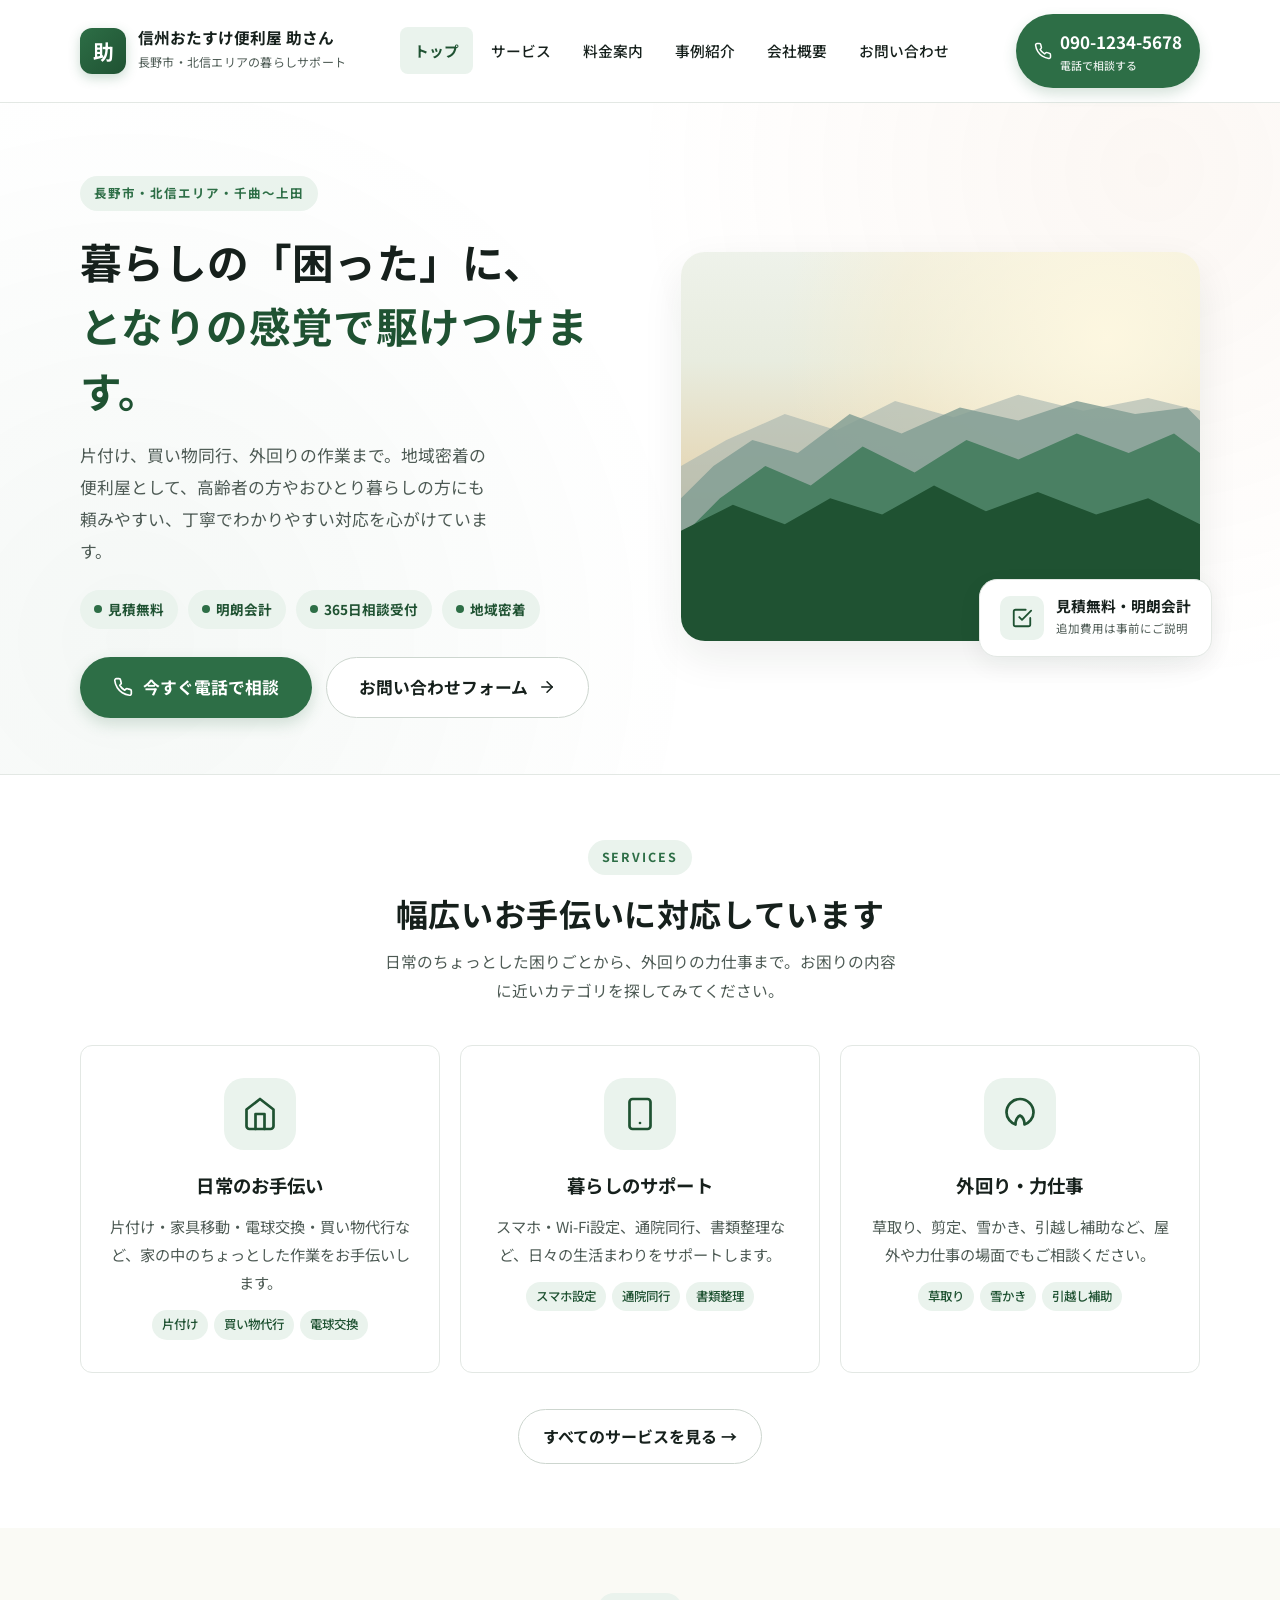
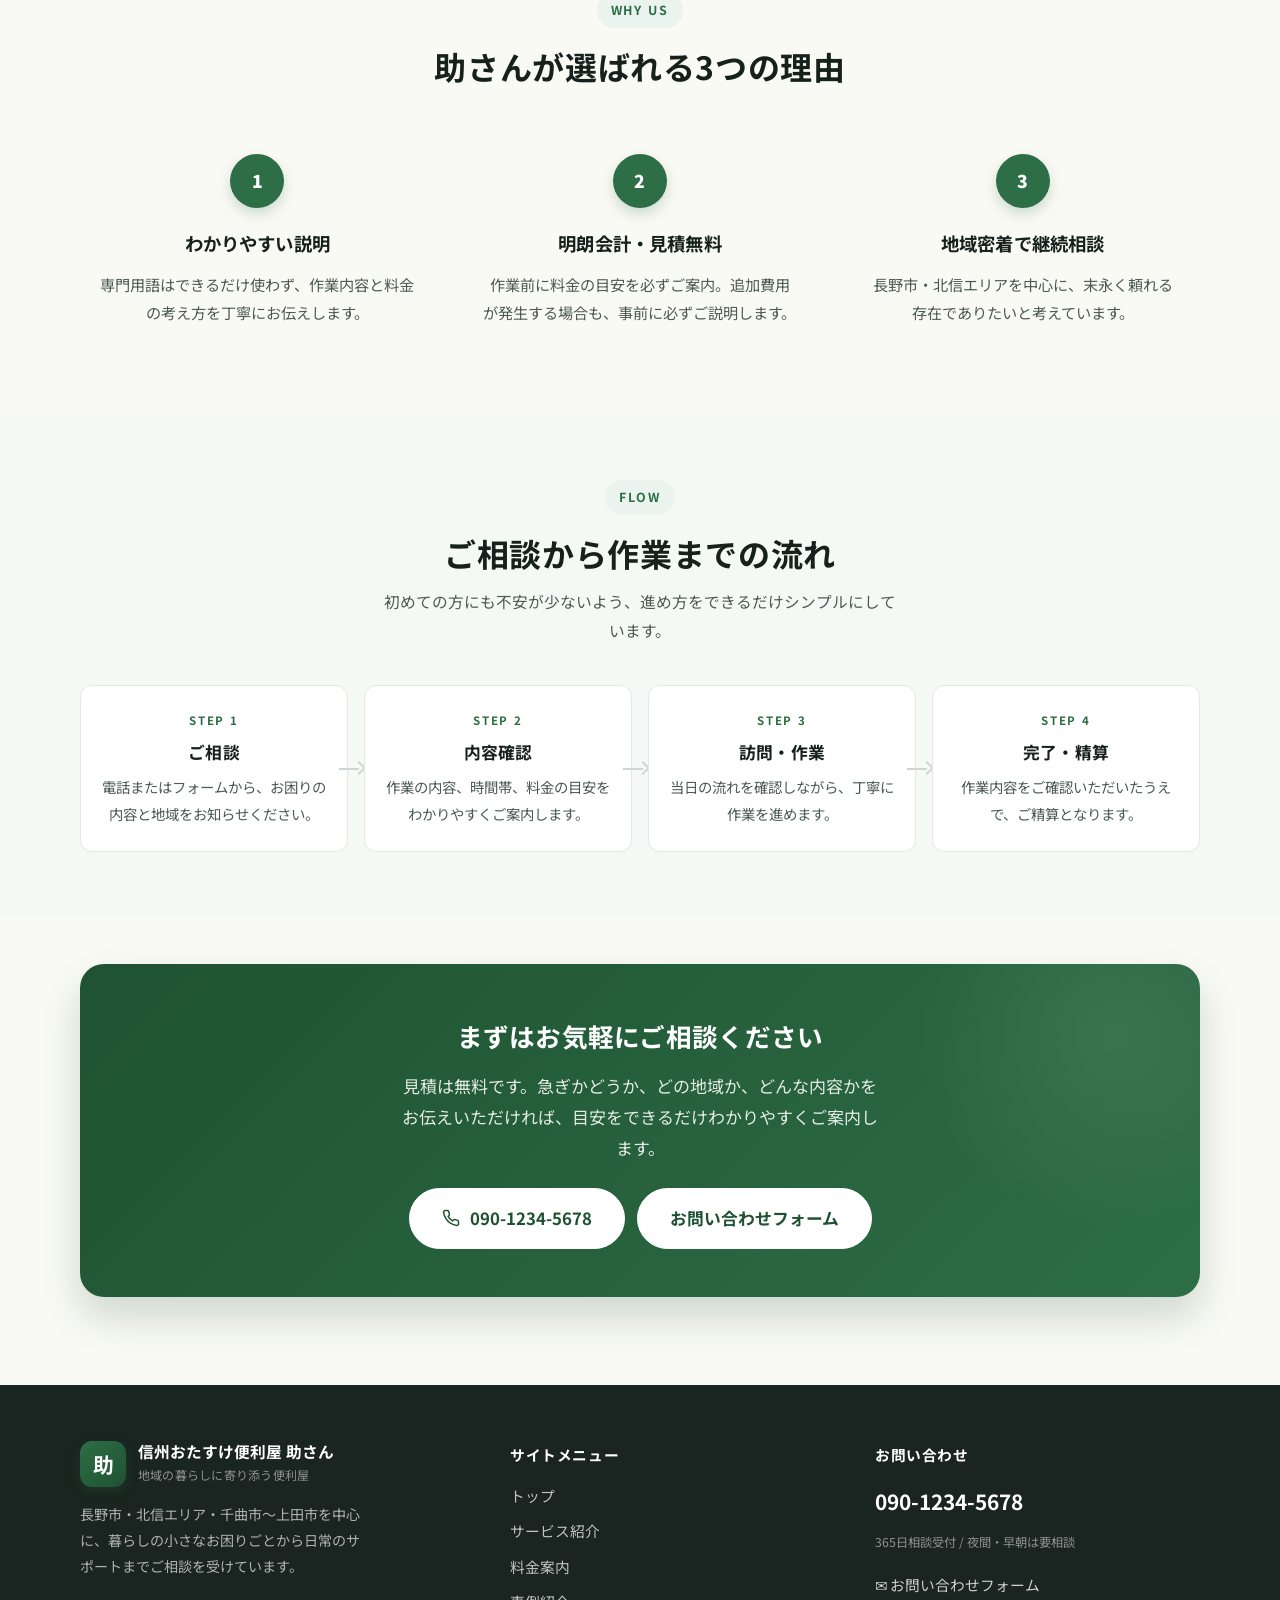
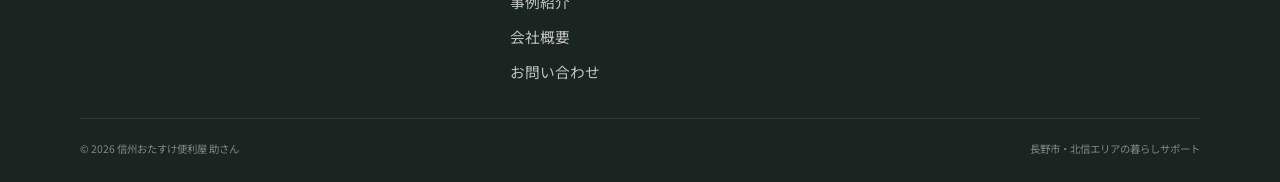
==== site/index.html @ c1c13d67 "feat: add GitHub Actions deploy workflow and contact form notice" ====
<!DOCTYPE html>
<html lang="ja">
<head>
<meta charset="utf-8">
<meta name="viewport" content="width=device-width, initial-scale=1">
<title>信州おたすけ便利屋 助さん | 長野市・北信エリアの暮らしサポート</title>
<meta name="description" content="長野市・北信エリア・千曲市〜上田市対応。暮らしの小さなお困りごとに、見積無料・明朗会計で寄り添う便利屋です。高齢者の方にもわかりやすい対応を心がけています。">
<link rel="icon" href="assets/favicon.svg" type="image/svg+xml">
<link rel="stylesheet" href="assets/css/style.css">
<link rel="stylesheet" href="assets/images/ph-v4.css">
</head>
<body class="page-bottom-pad">

<header class="site-header">
  <div class="wrap">
    <a class="brand" href="index.html" aria-label="信州おたすけ便利屋 助さん ホーム">
      <span class="brand-mark">助</span>
      <span class="brand-text">
        <strong>信州おたすけ便利屋 助さん</strong>
        <span>長野市・北信エリアの暮らしサポート</span>
      </span>
    </a>
    <button class="menu-toggle" type="button" data-menu-toggle aria-expanded="false" aria-label="メニューを開く">☰ メニュー</button>
    <nav class="site-nav" data-site-nav aria-label="主要メニュー">
      <a href="index.html" aria-current="page">トップ</a>
      <a href="services/index.html">サービス</a>
      <a href="pricing/index.html">料金案内</a>
      <a href="works/index.html">事例紹介</a>
      <a href="about/index.html">会社概要</a>
      <a href="contact/index.html">お問い合わせ</a>
    </nav>
    <a class="header-cta" href="tel:09012345678" aria-label="電話でご相談 090-1234-5678">
      <svg class="phone-icon" viewBox="0 0 24 24" fill="none" stroke="currentColor" stroke-width="2" stroke-linecap="round" stroke-linejoin="round"><path d="M22 16.92v3a2 2 0 0 1-2.18 2 19.79 19.79 0 0 1-8.63-3.07 19.5 19.5 0 0 1-6-6 19.79 19.79 0 0 1-3.07-8.67A2 2 0 0 1 4.11 2h3a2 2 0 0 1 2 1.72 12.84 12.84 0 0 0 .7 2.81 2 2 0 0 1-.45 2.11L8.09 9.91a16 16 0 0 0 6 6l1.27-1.27a2 2 0 0 1 2.11-.45 12.84 12.84 0 0 0 2.81.7A2 2 0 0 1 22 16.92z"/></svg>
      <span>
        <span>090-1234-5678</span>
        <small>電話で相談する</small>
      </span>
    </a>
  </div>
</header>

<main>

  <!-- Hero -->
  <section class="hero">
    <div class="wrap hero-grid">
      <div class="reveal">
        <span class="kicker">長野市・北信エリア・千曲〜上田</span>
        <h1>暮らしの「困った」に、<br><span class="accent-text">となりの感覚で駆けつけます。</span></h1>
        <p class="lead">片付け、買い物同行、外回りの作業まで。地域密着の便利屋として、高齢者の方やおひとり暮らしの方にも頼みやすい、丁寧でわかりやすい対応を心がけています。</p>
        <div class="hero-badges">
          <span>見積無料</span>
          <span>明朗会計</span>
          <span>365日相談受付</span>
          <span>地域密着</span>
        </div>
        <div class="hero-actions">
          <a class="btn btn-primary btn-lg" href="tel:09012345678">
            <svg width="20" height="20" viewBox="0 0 24 24" fill="none" stroke="currentColor" stroke-width="2" stroke-linecap="round" stroke-linejoin="round"><path d="M22 16.92v3a2 2 0 0 1-2.18 2 19.79 19.79 0 0 1-8.63-3.07 19.5 19.5 0 0 1-6-6 19.79 19.79 0 0 1-3.07-8.67A2 2 0 0 1 4.11 2h3a2 2 0 0 1 2 1.72 12.84 12.84 0 0 0 .7 2.81 2 2 0 0 1-.45 2.11L8.09 9.91a16 16 0 0 0 6 6l1.27-1.27a2 2 0 0 1 2.11-.45 12.84 12.84 0 0 0 2.81.7A2 2 0 0 1 22 16.92z"/></svg>
            今すぐ電話で相談
          </a>
          <a class="btn btn-outline btn-lg" href="contact/index.html">
            お問い合わせフォーム
            <svg width="18" height="18" viewBox="0 0 24 24" fill="none" stroke="currentColor" stroke-width="2" stroke-linecap="round" stroke-linejoin="round"><line x1="5" y1="12" x2="19" y2="12"/><polyline points="12 5 19 12 12 19"/></svg>
          </a>
        </div>
      </div>
      <div class="hero-visual reveal">
        <div class="hero-photo ph-hero" role="img" aria-label="信州の風景(写真差し替え予定)"></div>
        <div class="hero-stamp">
          <div class="hero-stamp-icon">
            <svg width="22" height="22" viewBox="0 0 24 24" fill="none" stroke="currentColor" stroke-width="2" stroke-linecap="round" stroke-linejoin="round"><path d="M9 11l3 3L22 4"/><path d="M21 12v7a2 2 0 0 1-2 2H5a2 2 0 0 1-2-2V5a2 2 0 0 1 2-2h11"/></svg>
          </div>
          <div class="hero-stamp-text">
            <strong>見積無料・明朗会計</strong>
            <span>追加費用は事前にご説明</span>
          </div>
        </div>
      </div>
    </div>
  </section>

  <!-- Services overview -->
  <section class="section section-white">
    <div class="wrap">
      <div class="section-title">
        <span class="kicker">SERVICES</span>
        <h2>幅広いお手伝いに対応しています</h2>
        <p>日常のちょっとした困りごとから、外回りの力仕事まで。お困りの内容に近いカテゴリを探してみてください。</p>
      </div>
      <div class="grid-3">
        <article class="svc-card reveal">
          <div class="svc-icon">
            <svg width="36" height="36" viewBox="0 0 24 24" fill="none" stroke="currentColor" stroke-width="1.8" stroke-linecap="round" stroke-linejoin="round"><path d="M3 9l9-7 9 7v11a2 2 0 0 1-2 2H5a2 2 0 0 1-2-2z"/><polyline points="9 22 9 12 15 12 15 22"/></svg>
          </div>
          <h3>日常のお手伝い</h3>
          <p>片付け・家具移動・電球交換・買い物代行など、家の中のちょっとした作業をお手伝いします。</p>
          <div class="svc-tags"><span>片付け</span><span>買い物代行</span><span>電球交換</span></div>
        </article>
        <article class="svc-card reveal">
          <div class="svc-icon">
            <svg width="36" height="36" viewBox="0 0 24 24" fill="none" stroke="currentColor" stroke-width="1.8" stroke-linecap="round" stroke-linejoin="round"><rect x="5" y="2" width="14" height="20" rx="2" ry="2"/><line x1="12" y1="18" x2="12.01" y2="18"/></svg>
          </div>
          <h3>暮らしのサポート</h3>
          <p>スマホ・Wi-Fi設定、通院同行、書類整理など、日々の生活まわりをサポートします。</p>
          <div class="svc-tags"><span>スマホ設定</span><span>通院同行</span><span>書類整理</span></div>
        </article>
        <article class="svc-card reveal">
          <div class="svc-icon">
            <svg width="36" height="36" viewBox="0 0 24 24" fill="none" stroke="currentColor" stroke-width="1.8" stroke-linecap="round" stroke-linejoin="round"><path d="M12 2a9 9 0 0 0-9 9c0 4 3 7 6 8 0-3 1-5 3-6 2 1 3 3 3 6 3-1 6-4 6-8a9 9 0 0 0-9-9z"/></svg>
          </div>
          <h3>外回り・力仕事</h3>
          <p>草取り、剪定、雪かき、引越し補助など、屋外や力仕事の場面でもご相談ください。</p>
          <div class="svc-tags"><span>草取り</span><span>雪かき</span><span>引越し補助</span></div>
        </article>
      </div>
      <div style="text-align:center; margin-top: 36px;">
        <a class="btn btn-outline" href="services/index.html">すべてのサービスを見る →</a>
      </div>
    </div>
  </section>

  <!-- Reasons -->
  <section class="section">
    <div class="wrap">
      <div class="section-title">
        <span class="kicker">WHY US</span>
        <h2>助さんが選ばれる3つの理由</h2>
      </div>
      <div class="reason-grid">
        <div class="reason-card reveal">
          <div class="reason-num">1</div>
          <h3>わかりやすい説明</h3>
          <p>専門用語はできるだけ使わず、作業内容と料金の考え方を丁寧にお伝えします。</p>
        </div>
        <div class="reason-card reveal">
          <div class="reason-num">2</div>
          <h3>明朗会計・見積無料</h3>
          <p>作業前に料金の目安を必ずご案内。追加費用が発生する場合も、事前に必ずご説明します。</p>
        </div>
        <div class="reason-card reveal">
          <div class="reason-num">3</div>
          <h3>地域密着で継続相談</h3>
          <p>長野市・北信エリアを中心に、末永く頼れる存在でありたいと考えています。</p>
        </div>
      </div>
    </div>
  </section>

  <!-- Flow -->
  <section class="section section-alt">
    <div class="wrap">
      <div class="section-title">
        <span class="kicker">FLOW</span>
        <h2>ご相談から作業までの流れ</h2>
        <p>初めての方にも不安が少ないよう、進め方をできるだけシンプルにしています。</p>
      </div>
      <div class="flow-grid">
        <div class="flow-step reveal">
          <span class="step-n">STEP 1</span>
          <h4>ご相談</h4>
          <p>電話またはフォームから、お困りの内容と地域をお知らせください。</p>
        </div>
        <div class="flow-step reveal">
          <span class="step-n">STEP 2</span>
          <h4>内容確認</h4>
          <p>作業の内容、時間帯、料金の目安をわかりやすくご案内します。</p>
        </div>
        <div class="flow-step reveal">
          <span class="step-n">STEP 3</span>
          <h4>訪問・作業</h4>
          <p>当日の流れを確認しながら、丁寧に作業を進めます。</p>
        </div>
        <div class="flow-step reveal">
          <span class="step-n">STEP 4</span>
          <h4>完了・精算</h4>
          <p>作業内容をご確認いただいたうえで、ご精算となります。</p>
        </div>
      </div>
    </div>
  </section>

  <!-- CTA band -->
  <section class="section-sm">
    <div class="wrap">
      <div class="cta-band reveal">
        <h2>まずはお気軽にご相談ください</h2>
        <p>見積は無料です。急ぎかどうか、どの地域か、どんな内容かをお伝えいただければ、目安をできるだけわかりやすくご案内します。</p>
        <div class="actions">
          <a class="btn btn-outline btn-lg" href="tel:09012345678">
            <svg width="18" height="18" viewBox="0 0 24 24" fill="none" stroke="currentColor" stroke-width="2" stroke-linecap="round" stroke-linejoin="round"><path d="M22 16.92v3a2 2 0 0 1-2.18 2 19.79 19.79 0 0 1-8.63-3.07 19.5 19.5 0 0 1-6-6 19.79 19.79 0 0 1-3.07-8.67A2 2 0 0 1 4.11 2h3a2 2 0 0 1 2 1.72 12.84 12.84 0 0 0 .7 2.81 2 2 0 0 1-.45 2.11L8.09 9.91a16 16 0 0 0 6 6l1.27-1.27a2 2 0 0 1 2.11-.45 12.84 12.84 0 0 0 2.81.7A2 2 0 0 1 22 16.92z"/></svg>
            090-1234-5678
          </a>
          <a class="btn btn-outline btn-lg" href="contact/index.html">お問い合わせフォーム</a>
        </div>
      </div>
    </div>
  </section>

</main>

<footer class="site-footer">
  <div class="wrap">
    <div class="footer-grid">
      <div>
        <a class="brand" href="index.html">
          <span class="brand-mark">助</span>
          <span class="brand-text">
            <strong>信州おたすけ便利屋 助さん</strong>
            <span>地域の暮らしに寄り添う便利屋</span>
          </span>
        </a>
        <p>長野市・北信エリア・千曲市〜上田市を中心に、暮らしの小さなお困りごとから日常のサポートまでご相談を受けています。</p>
      </div>
      <div>
        <h4>サイトメニュー</h4>
        <div class="footer-links">
          <a href="index.html">トップ</a>
          <a href="services/index.html">サービス紹介</a>
          <a href="pricing/index.html">料金案内</a>
          <a href="works/index.html">事例紹介</a>
          <a href="about/index.html">会社概要</a>
          <a href="contact/index.html">お問い合わせ</a>
        </div>
      </div>
      <div>
        <h4>お問い合わせ</h4>
        <div class="footer-contact">
          <a class="phone" href="tel:09012345678">090-1234-5678</a>
          <small>365日相談受付 / 夜間・早朝は要相談</small>
          <a href="contact/index.html" style="margin-top:8px;">✉ お問い合わせフォーム</a>
        </div>
      </div>
    </div>
    <div class="footer-bottom">
      <small>© <span data-year></span> 信州おたすけ便利屋 助さん</small>
      <small>長野市・北信エリアの暮らしサポート</small>
    </div>
  </div>
</footer>

<div class="sticky-bar" aria-label="固定お問い合わせ">
  <a class="phone" href="tel:09012345678">
    <svg width="18" height="18" viewBox="0 0 24 24" fill="none" stroke="currentColor" stroke-width="2" stroke-linecap="round" stroke-linejoin="round"><path d="M22 16.92v3a2 2 0 0 1-2.18 2 19.79 19.79 0 0 1-8.63-3.07 19.5 19.5 0 0 1-6-6 19.79 19.79 0 0 1-3.07-8.67A2 2 0 0 1 4.11 2h3a2 2 0 0 1 2 1.72 12.84 12.84 0 0 0 .7 2.81 2 2 0 0 1-.45 2.11L8.09 9.91a16 16 0 0 0 6 6l1.27-1.27a2 2 0 0 1 2.11-.45 12.84 12.84 0 0 0 2.81.7A2 2 0 0 1 22 16.92z"/></svg>
    電話する
  </a>
  <a class="form" href="contact/index.html">
    <svg width="18" height="18" viewBox="0 0 24 24" fill="none" stroke="currentColor" stroke-width="2" stroke-linecap="round" stroke-linejoin="round"><path d="M4 4h16c1.1 0 2 .9 2 2v12c0 1.1-.9 2-2 2H4c-1.1 0-2-.9-2-2V6c0-1.1.9-2 2-2z"/><polyline points="22,6 12,13 2,6"/></svg>
    フォーム
  </a>
</div>

<script src="assets/js/main.js"></script>
</body>
</html>
---- site/assets/css/style.css ----
/* ==========================================================================
   信州おたすけ便利屋 助さん  —  Hi-Fi site stylesheet
   Theme: Forest (深めのグリーン + アイボリー背景) / 高齢者配慮
   ========================================================================== */

@import url("https://fonts.googleapis.com/css2?family=Noto+Sans+JP:wght@400;500;700;900&display=swap");

:root {
  /* Core palette — Forest + ivory */
  --brand: #2d6e46;
  --brand-strong: #1f5232;
  --brand-soft: #eaf3ed;
  --brand-tint: #f4f9f5;
  --accent: #c87a3a;        /* warm orange-brown accent */
  --accent-soft: #fbf0e4;
  --ink: #16201c;
  --muted: #4d5a54;
  --muted-2: #6e7a74;
  --line: #e3e8e4;
  --line-strong: #cdd6cf;
  --bg: #fafaf5;            /* ivory-tinted white */
  --surface: #ffffff;
  --shadow-sm: 0 2px 8px rgba(22, 32, 28, 0.04);
  --shadow-md: 0 8px 24px rgba(22, 32, 28, 0.06);
  --shadow-lg: 0 16px 40px rgba(22, 32, 28, 0.08);
  --radius-sm: 8px;
  --radius-md: 12px;
  --radius-lg: 18px;
  --radius-xl: 24px;
  --content: min(1120px, calc(100vw - 40px));
}

* { box-sizing: border-box; }
*::before, *::after { box-sizing: border-box; }

html {
  scroll-behavior: smooth;
}

body {
  margin: 0;
  font-family: "Noto Sans JP", "Hiragino Sans", "Hiragino Kaku Gothic ProN",
    system-ui, sans-serif;
  color: var(--ink);
  background: var(--bg);
  line-height: 1.85;
  font-size: 16px;
  -webkit-font-smoothing: antialiased;
  text-rendering: optimizeLegibility;
}

@media (min-width: 720px) {
  body { font-size: 17px; }
}

body.menu-open { overflow: hidden; }

a { color: inherit; text-decoration: none; }
img, svg { max-width: 100%; display: block; }
button, input, textarea, select { font: inherit; color: inherit; }

/* ==========================================================================
   Layout utilities
   ========================================================================== */

.wrap {
  width: var(--content);
  margin: 0 auto;
}

.section {
  padding: 64px 0;
}

.section-sm { padding: 48px 0; }
.section-alt { background: var(--brand-tint); }
.section-white { background: var(--surface); }

.section-title {
  text-align: center;
  margin-bottom: 40px;
}
.section-title .kicker {
  display: inline-block;
  font-size: 0.78rem;
  letter-spacing: 0.16em;
  color: var(--brand);
  font-weight: 700;
  background: var(--brand-soft);
  padding: 6px 14px;
  border-radius: 999px;
  margin-bottom: 14px;
}
.section-title h2 {
  font-size: clamp(1.5rem, 3vw, 2rem);
  line-height: 1.5;
  margin: 0 0 10px;
  color: var(--ink);
  letter-spacing: 0.02em;
}
.section-title p {
  max-width: 58ch;
  margin: 0 auto;
  color: var(--muted);
  font-size: 0.98rem;
}

h1, h2, h3, h4 { font-weight: 700; letter-spacing: 0.01em; }
h1 { font-size: clamp(1.7rem, 4vw, 2.4rem); line-height: 1.55; margin: 0; }
h2 { margin: 0; }
h3 { font-size: 1.05rem; margin: 0; }
p  { margin: 0; }

.lead {
  font-size: 1.02rem;
  line-height: 1.9;
  color: var(--muted);
}

.kicker {
  display: inline-block;
  font-size: 0.78rem;
  letter-spacing: 0.16em;
  color: var(--brand);
  font-weight: 700;
  background: var(--brand-soft);
  padding: 6px 14px;
  border-radius: 999px;
}

/* ==========================================================================
   Buttons
   ========================================================================== */

.btn {
  display: inline-flex;
  align-items: center;
  justify-content: center;
  gap: 10px;
  min-height: 52px;
  padding: 12px 24px;
  border-radius: 999px;
  font-weight: 700;
  font-size: 1rem;
  border: 1.5px solid transparent;
  cursor: pointer;
  text-decoration: none;
  transition: transform 160ms ease, background-color 160ms ease, box-shadow 160ms ease;
  white-space: nowrap;
}
.btn:hover { transform: translateY(-1px); }
.btn:active { transform: translateY(0); }

.btn-primary {
  background: var(--brand);
  color: #fff;
  box-shadow: 0 6px 16px rgba(45, 110, 70, 0.2);
}
.btn-primary:hover { background: var(--brand-strong); }

.btn-outline {
  background: var(--surface);
  color: var(--ink);
  border-color: var(--line-strong);
}
.btn-outline:hover {
  border-color: var(--brand);
  color: var(--brand-strong);
}

.btn-ghost {
  background: transparent;
  color: var(--brand-strong);
}
.btn-ghost:hover { background: var(--brand-soft); }

.btn-lg { min-height: 60px; padding: 14px 32px; font-size: 1.05rem; }

/* ==========================================================================
   Header
   ========================================================================== */

.site-header {
  position: sticky;
  top: 0;
  z-index: 30;
  background: rgba(255, 255, 255, 0.94);
  backdrop-filter: blur(12px);
  border-bottom: 1px solid var(--line);
}
.site-header .wrap {
  display: flex;
  align-items: center;
  justify-content: space-between;
  padding: 14px 0;
  gap: 20px;
}

.brand {
  display: inline-flex;
  align-items: center;
  gap: 12px;
}
.brand-mark {
  width: 46px;
  height: 46px;
  border-radius: 12px;
  background: linear-gradient(135deg, var(--brand) 0%, var(--brand-strong) 100%);
  color: #fff;
  display: grid;
  place-items: center;
  font-family: "Noto Sans JP", sans-serif;
  font-weight: 700;
  font-size: 1.3rem;
  box-shadow: 0 4px 12px rgba(45, 110, 70, 0.25);
}
.brand-text strong {
  display: block;
  font-size: 0.98rem;
  line-height: 1.3;
  color: var(--ink);
}
.brand-text span {
  display: block;
  font-size: 0.75rem;
  color: var(--muted);
  letter-spacing: 0.02em;
  margin-top: 2px;
}

.menu-toggle {
  display: none;
  border: 0;
  background: var(--brand-soft);
  color: var(--brand-strong);
  border-radius: 10px;
  padding: 10px 14px;
  font-weight: 700;
  cursor: pointer;
}

.site-nav {
  display: flex;
  align-items: center;
  gap: 4px;
  font-size: 0.92rem;
}
.site-nav a {
  padding: 10px 14px;
  color: var(--ink);
  border-radius: 8px;
  white-space: nowrap;
  font-weight: 500;
}
.site-nav a:hover {
  background: var(--brand-soft);
  color: var(--brand-strong);
}
.site-nav a[aria-current="page"] {
  color: var(--brand-strong);
  font-weight: 700;
  background: var(--brand-soft);
}

.header-cta {
  display: inline-flex;
  align-items: center;
  gap: 8px;
  padding: 12px 18px;
  border-radius: 999px;
  background: var(--brand);
  color: #fff;
  font-weight: 700;
  box-shadow: 0 6px 14px rgba(45, 110, 70, 0.2);
  transition: background-color 160ms ease;
  white-space: nowrap;
  flex-shrink: 0;
}
.header-cta > span { white-space: nowrap; }
.header-cta:hover { background: var(--brand-strong); }
.header-cta small {
  display: block;
  font-size: 0.68rem;
  font-weight: 500;
  opacity: 0.88;
  margin-top: -2px;
}
.header-cta .phone-icon {
  width: 18px; height: 18px;
  flex-shrink: 0;
}

/* ==========================================================================
   Hero (home)
   ========================================================================== */

.hero {
  padding: 72px 0 56px;
  background:
    radial-gradient(circle at 90% 10%, rgba(200, 122, 58, 0.06), transparent 40%),
    radial-gradient(circle at 10% 80%, rgba(45, 110, 70, 0.05), transparent 45%),
    var(--surface);
  border-bottom: 1px solid var(--line);
  position: relative;
  overflow: hidden;
}
.hero-grid {
  display: grid;
  grid-template-columns: 1.05fr 1fr;
  gap: 56px;
  align-items: center;
}
.hero .kicker { margin-bottom: 18px; }
.hero h1 {
  font-size: clamp(1.75rem, 4vw, 2.6rem);
  line-height: 1.55;
  margin: 0 0 18px;
  color: var(--ink);
}
.hero h1 .accent-text { color: var(--brand-strong); }
.hero .lead {
  font-size: 1.05rem;
  color: var(--muted);
  max-width: 46ch;
}

.hero-badges {
  display: flex;
  gap: 10px;
  flex-wrap: wrap;
  margin-top: 22px;
}
.hero-badges span {
  background: var(--brand-soft);
  color: var(--brand-strong);
  font-size: 0.85rem;
  font-weight: 700;
  padding: 7px 14px;
  border-radius: 999px;
  display: inline-flex;
  align-items: center;
  gap: 6px;
}
.hero-badges span::before {
  content: "";
  width: 8px;
  height: 8px;
  background: var(--brand);
  border-radius: 50%;
}

.hero-actions {
  display: flex;
  gap: 14px;
  flex-wrap: wrap;
  margin-top: 28px;
}

/* Hero visual — photo + decorative cards */
.hero-visual {
  position: relative;
  aspect-ratio: 4/3;
}
.hero-photo {
  position: absolute;
  inset: 0;
  border-radius: var(--radius-xl);
  overflow: hidden;
  box-shadow: var(--shadow-lg);
  background: var(--brand-soft);
}
.hero-photo img {
  width: 100%;
  height: 100%;
  object-fit: cover;
}
.hero-stamp {
  position: absolute;
  right: -12px;
  bottom: -16px;
  background: var(--surface);
  border-radius: var(--radius-lg);
  padding: 16px 20px;
  box-shadow: var(--shadow-md);
  display: flex;
  align-items: center;
  gap: 12px;
  max-width: 240px;
  border: 1px solid var(--line);
}
.hero-stamp-icon {
  width: 44px;
  height: 44px;
  border-radius: 10px;
  background: var(--brand-soft);
  color: var(--brand-strong);
  display: grid;
  place-items: center;
  flex-shrink: 0;
}
.hero-stamp-text strong {
  display: block;
  font-size: 0.92rem;
  line-height: 1.4;
  color: var(--ink);
}
.hero-stamp-text span {
  display: block;
  font-size: 0.72rem;
  color: var(--muted);
  margin-top: 2px;
}

/* ==========================================================================
   Page hero (sub-pages)
   ========================================================================== */

.page-hero {
  padding: 56px 0 40px;
  background:
    radial-gradient(circle at 90% 20%, rgba(200, 122, 58, 0.05), transparent 40%),
    var(--brand-tint);
  border-bottom: 1px solid var(--line);
}
.page-hero .kicker { margin-bottom: 14px; }
.page-hero h1 {
  font-size: clamp(1.5rem, 3.5vw, 2.1rem);
  line-height: 1.55;
  margin-bottom: 12px;
}
.page-hero p {
  max-width: 60ch;
  color: var(--muted);
}
.breadcrumbs {
  font-size: 0.82rem;
  color: var(--muted-2);
  margin-bottom: 14px;
  display: flex;
  gap: 8px;
  align-items: center;
}
.breadcrumbs a:hover { color: var(--brand-strong); }
.breadcrumbs .sep { opacity: 0.5; }

/* ==========================================================================
   Cards & grids
   ========================================================================== */

.card {
  background: var(--surface);
  border: 1px solid var(--line);
  border-radius: var(--radius-md);
  padding: 24px;
  transition: border-color 160ms ease, transform 160ms ease, box-shadow 160ms ease;
}
.card:hover {
  border-color: var(--line-strong);
  box-shadow: var(--shadow-sm);
}

.card h3 {
  font-size: 1.1rem;
  margin-bottom: 10px;
  color: var(--ink);
}
.card p {
  color: var(--muted);
  font-size: 0.95rem;
  line-height: 1.8;
}

.grid-2 { display: grid; grid-template-columns: repeat(2, 1fr); gap: 20px; }
.grid-3 { display: grid; grid-template-columns: repeat(3, 1fr); gap: 20px; }
.grid-4 { display: grid; grid-template-columns: repeat(4, 1fr); gap: 16px; }

/* Service category cards (home + services) */
.svc-card {
  background: var(--surface);
  border: 1px solid var(--line);
  border-radius: var(--radius-md);
  padding: 32px 26px;
  text-align: center;
  position: relative;
  transition: transform 160ms ease, box-shadow 160ms ease, border-color 160ms ease;
}
.svc-card:hover {
  transform: translateY(-3px);
  box-shadow: var(--shadow-md);
  border-color: var(--brand-soft);
}
.svc-card .svc-icon {
  width: 72px;
  height: 72px;
  margin: 0 auto 18px;
  border-radius: 20px;
  background: var(--brand-soft);
  color: var(--brand-strong);
  display: grid;
  place-items: center;
}
.svc-card h3 {
  font-size: 1.15rem;
  margin-bottom: 10px;
}
.svc-card p { color: var(--muted); font-size: 0.95rem; }
.svc-card .svc-tags {
  display: flex;
  flex-wrap: wrap;
  gap: 6px;
  justify-content: center;
  margin-top: 14px;
}
.svc-card .svc-tags span {
  font-size: 0.78rem;
  color: var(--brand-strong);
  background: var(--brand-soft);
  padding: 3px 10px;
  border-radius: 999px;
  font-weight: 500;
}

/* Reasons */
.reason-grid {
  display: grid;
  grid-template-columns: repeat(3, 1fr);
  gap: 28px;
}
.reason-card {
  text-align: center;
  padding: 24px 20px;
}
.reason-num {
  display: inline-grid;
  place-items: center;
  width: 54px;
  height: 54px;
  border-radius: 50%;
  background: var(--brand);
  color: #fff;
  font-weight: 900;
  font-size: 1.1rem;
  font-family: "Noto Sans JP", sans-serif;
  margin-bottom: 18px;
  box-shadow: 0 6px 14px rgba(45, 110, 70, 0.22);
}
.reason-card h3 { font-size: 1.15rem; margin-bottom: 10px; }
.reason-card p { color: var(--muted); font-size: 0.95rem; }

/* Flow (steps) */
.flow-grid {
  display: grid;
  grid-template-columns: repeat(4, 1fr);
  gap: 16px;
  position: relative;
}
.flow-step {
  background: var(--surface);
  border: 1px solid var(--line);
  border-radius: var(--radius-md);
  padding: 24px 20px;
  text-align: center;
  position: relative;
}
.flow-step::after {
  content: "";
  position: absolute;
  top: 50%;
  right: -12px;
  width: 20px;
  height: 2px;
  background: var(--line-strong);
  z-index: 1;
}
.flow-step::before {
  content: "";
  position: absolute;
  top: calc(50% - 5px);
  right: -17px;
  width: 10px;
  height: 10px;
  border-top: 2px solid var(--line-strong);
  border-right: 2px solid var(--line-strong);
  transform: rotate(45deg);
  z-index: 1;
}
.flow-grid .flow-step:last-child::after,
.flow-grid .flow-step:last-child::before { display: none; }

.step-n {
  display: block;
  font-size: 0.72rem;
  letter-spacing: 0.16em;
  color: var(--brand);
  font-weight: 700;
  margin-bottom: 6px;
}
.flow-step h4 {
  font-size: 1.05rem;
  margin: 0 0 6px;
  color: var(--ink);
}
.flow-step p { font-size: 0.9rem; color: var(--muted); }

/* ==========================================================================
   CTA band
   ========================================================================== */

.cta-band {
  background: linear-gradient(135deg, var(--brand-strong) 0%, var(--brand) 100%);
  color: #fff;
  border-radius: var(--radius-xl);
  padding: 48px 40px;
  text-align: center;
  position: relative;
  overflow: hidden;
  box-shadow: 0 20px 40px rgba(31, 82, 50, 0.2);
}
.cta-band::before {
  content: "";
  position: absolute;
  top: -40%;
  right: -10%;
  width: 400px;
  height: 400px;
  border-radius: 50%;
  background: radial-gradient(circle, rgba(255,255,255,0.08), transparent 70%);
  pointer-events: none;
}
.cta-band h2 {
  font-size: clamp(1.25rem, 2.4vw, 1.6rem);
  color: #fff;
  margin: 0 0 10px;
}
.cta-band p {
  color: rgba(255, 255, 255, 0.88);
  margin: 0 0 24px;
  max-width: 54ch;
  margin-left: auto;
  margin-right: auto;
}
.cta-band .actions {
  display: flex;
  gap: 12px;
  justify-content: center;
  flex-wrap: wrap;
  position: relative;
}
.cta-band .btn-outline {
  background: #fff;
  color: var(--brand-strong);
  border-color: #fff;
}
.cta-band .btn-outline:hover { background: var(--brand-soft); }

/* ==========================================================================
   Services page
   ========================================================================== */

.svc-cat {
  background: var(--surface);
  border: 1px solid var(--line);
  border-radius: var(--radius-lg);
  padding: 30px;
  margin-bottom: 22px;
}
.svc-cat-head {
  display: flex;
  align-items: center;
  gap: 16px;
  padding-bottom: 20px;
  margin-bottom: 20px;
  border-bottom: 1px solid var(--line);
}
.svc-cat-head .svc-icon {
  width: 56px;
  height: 56px;
  border-radius: 14px;
  background: var(--brand-soft);
  color: var(--brand-strong);
  display: grid;
  place-items: center;
  flex-shrink: 0;
}
.svc-cat-head h2 {
  font-size: 1.2rem;
  margin: 0 0 4px;
}
.svc-cat-head p {
  font-size: 0.92rem;
  color: var(--muted);
}
.svc-cat-head .svc-price {
  margin-left: auto;
  font-family: "Noto Sans JP", sans-serif;
  color: var(--brand-strong);
  font-weight: 700;
  font-size: 0.98rem;
  white-space: nowrap;
}
.svc-items {
  display: grid;
  grid-template-columns: repeat(3, 1fr);
  gap: 10px 24px;
}
.svc-item {
  display: flex;
  gap: 10px;
  align-items: center;
  padding: 10px 0;
  font-size: 0.95rem;
  color: var(--ink);
  border-bottom: 1px dashed var(--line);
}
.svc-item::before {
  content: "";
  width: 20px;
  height: 20px;
  flex-shrink: 0;
  background-image: url("data:image/svg+xml;utf8,<svg xmlns='http://www.w3.org/2000/svg' viewBox='0 0 20 20'><circle cx='10' cy='10' r='9' fill='%23eaf3ed'/><path d='M6 10.5l2.5 2.5L14 7' stroke='%232d6e46' stroke-width='2' fill='none' stroke-linecap='round' stroke-linejoin='round'/></svg>");
  background-size: contain;
}

.note-card {
  background: var(--brand-soft);
  border: 1px solid var(--brand-soft);
  border-radius: var(--radius-md);
  padding: 22px 26px;
}
.note-card h3 {
  color: var(--brand-strong);
  margin-bottom: 8px;
}
.note-card p { color: var(--muted); }

/* ==========================================================================
   Pricing page
   ========================================================================== */

.price-table {
  width: 100%;
  border-collapse: collapse;
  background: var(--surface);
  border: 1px solid var(--line);
  border-radius: var(--radius-md);
  overflow: hidden;
}
.price-table th,
.price-table td {
  padding: 16px 20px;
  text-align: left;
  border-bottom: 1px solid var(--line);
  font-size: 0.97rem;
  vertical-align: top;
}
.price-table th {
  background: var(--brand-soft);
  color: var(--brand-strong);
  font-weight: 700;
  font-size: 0.9rem;
}
.price-table tr:last-child td { border-bottom: 0; }
.price-table .val {
  font-family: "Noto Sans JP", sans-serif;
  font-weight: 700;
  color: var(--ink);
  white-space: nowrap;
  font-size: 1rem;
}

.price-example {
  background: var(--surface);
  border: 1px solid var(--line);
  border-radius: var(--radius-md);
  padding: 24px;
}
.price-example .kicker { margin-bottom: 10px; }
.price-example h3 {
  font-size: 1.05rem;
  margin-bottom: 6px;
}
.price-example .price-value {
  font-family: "Noto Sans JP", sans-serif;
  color: var(--brand-strong);
  font-weight: 700;
  font-size: 1.4rem;
  margin-top: 8px;
}
.price-example .price-time {
  font-size: 0.88rem;
  color: var(--muted-2);
}

/* ==========================================================================
   Works page
   ========================================================================== */

.filter-bar {
  display: flex;
  gap: 8px;
  flex-wrap: wrap;
  margin-bottom: 28px;
}
.filter-bar .chip {
  padding: 8px 18px;
  border-radius: 999px;
  background: var(--surface);
  border: 1.5px solid var(--line-strong);
  color: var(--ink);
  font-weight: 500;
  font-size: 0.92rem;
  cursor: pointer;
  transition: all 160ms ease;
}
.filter-bar .chip:hover {
  border-color: var(--brand);
  color: var(--brand-strong);
}
.filter-bar .chip.active {
  background: var(--brand);
  color: #fff;
  border-color: var(--brand);
}

.work-grid {
  display: grid;
  grid-template-columns: repeat(3, 1fr);
  gap: 22px;
}
.work-card {
  background: var(--surface);
  border: 1px solid var(--line);
  border-radius: var(--radius-md);
  overflow: hidden;
  transition: transform 160ms ease, box-shadow 160ms ease;
}
.work-card:hover {
  transform: translateY(-3px);
  box-shadow: var(--shadow-md);
}
.work-photo {
  aspect-ratio: 4/3;
  background: var(--brand-soft);
  overflow: hidden;
}
.work-photo img {
  width: 100%;
  height: 100%;
  object-fit: cover;
}
.work-body { padding: 18px 20px 22px; }
.work-tag {
  display: inline-block;
  font-size: 0.78rem;
  color: var(--brand-strong);
  background: var(--brand-soft);
  padding: 3px 10px;
  border-radius: 6px;
  font-weight: 700;
  margin-bottom: 8px;
}
.work-card h3 {
  font-size: 1.05rem;
  margin-bottom: 6px;
}
.work-card .region {
  font-size: 0.88rem;
  color: var(--muted);
  margin-bottom: 12px;
}
.work-meta {
  display: flex;
  gap: 14px;
  font-size: 0.85rem;
  color: var(--muted-2);
  padding-top: 12px;
  border-top: 1px dashed var(--line);
}
.work-meta .price {
  color: var(--brand-strong);
  font-weight: 700;
  font-family: "Noto Sans JP", sans-serif;
}

/* ==========================================================================
   About page
   ========================================================================== */

.about-intro {
  display: grid;
  grid-template-columns: 0.9fr 1.1fr;
  gap: 40px;
  align-items: center;
  margin-bottom: 48px;
}
.about-portrait {
  aspect-ratio: 4/5;
  border-radius: var(--radius-lg);
  overflow: hidden;
  box-shadow: var(--shadow-md);
  background: var(--brand-soft);
}
.about-portrait img {
  width: 100%;
  height: 100%;
  object-fit: cover;
}
.about-intro h2 {
  font-family: "Noto Sans JP", sans-serif;
  font-size: clamp(1.3rem, 2.6vw, 1.8rem);
  line-height: 1.6;
  color: var(--ink);
  margin: 14px 0 18px;
}
.about-intro p {
  margin-bottom: 14px;
  color: var(--muted);
  line-height: 1.95;
}
.about-intro p:last-child { margin-bottom: 0; }
.about-sign {
  margin-top: 20px;
  font-family: "Noto Sans JP", sans-serif;
  color: var(--brand-strong);
  font-weight: 700;
}

.about-table {
  width: 100%;
  border-collapse: collapse;
  background: var(--surface);
  border: 1px solid var(--line);
  border-radius: var(--radius-md);
  overflow: hidden;
}
.about-table th,
.about-table td {
  padding: 16px 20px;
  text-align: left;
  border-bottom: 1px solid var(--line);
  font-size: 0.97rem;
  vertical-align: top;
}
.about-table th {
  width: 180px;
  color: var(--brand-strong);
  background: #fafbfa;
  font-weight: 700;
}
.about-table tr:last-child th,
.about-table tr:last-child td { border-bottom: 0; }

/* ==========================================================================
   Contact page
   ========================================================================== */

.contact-intro {
  display: grid;
  grid-template-columns: repeat(2, 1fr);
  gap: 20px;
  margin-bottom: 40px;
}
.contact-card {
  background: var(--surface);
  border: 1px solid var(--line);
  border-radius: var(--radius-md);
  padding: 32px 28px;
  text-align: center;
}
.contact-card.primary {
  background: var(--brand-soft);
  border-color: var(--brand-soft);
}
.contact-card .c-icon {
  width: 56px;
  height: 56px;
  margin: 0 auto 14px;
  border-radius: 14px;
  background: var(--surface);
  color: var(--brand-strong);
  display: grid;
  place-items: center;
  box-shadow: var(--shadow-sm);
}
.contact-card.primary .c-icon { background: var(--surface); }
.contact-card h3 {
  font-size: 1.1rem;
  margin-bottom: 8px;
}
.contact-card .phone-big {
  font-family: "Noto Sans JP", sans-serif;
  font-weight: 700;
  font-size: 1.7rem;
  color: var(--ink);
  margin: 10px 0 6px;
  display: block;
  letter-spacing: 0.02em;
}
.contact-card p {
  font-size: 0.9rem;
  color: var(--muted);
}

.form-card {
  background: var(--surface);
  border: 1px solid var(--line);
  border-radius: var(--radius-lg);
  padding: 36px;
}
.form-grid {
  display: grid;
  grid-template-columns: repeat(2, 1fr);
  gap: 20px;
}
.field { display: grid; gap: 8px; }
.field.full { grid-column: 1 / -1; }
.field label {
  font-size: 0.95rem;
  font-weight: 700;
  color: var(--ink);
  display: flex;
  align-items: center;
  gap: 8px;
}
.field label .req {
  background: var(--accent);
  color: #fff;
  font-size: 0.68rem;
  padding: 2px 8px;
  border-radius: 4px;
  font-weight: 700;
  letter-spacing: 0.04em;
}
.field label .opt {
  color: var(--muted-2);
  font-size: 0.78rem;
  font-weight: 500;
  letter-spacing: 0.04em;
}
.field input,
.field textarea,
.field select {
  border: 1.5px solid var(--line-strong);
  background: var(--surface);
  border-radius: 10px;
  padding: 14px 16px;
  font-size: 1rem;
  color: var(--ink);
  transition: border-color 160ms ease, box-shadow 160ms ease;
}
.field input:focus,
.field textarea:focus,
.field select:focus {
  outline: none;
  border-color: var(--brand);
  box-shadow: 0 0 0 3px rgba(45, 110, 70, 0.12);
}
.field textarea { min-height: 160px; resize: vertical; }

.form-submit {
  margin-top: 28px;
  text-align: center;
}
.form-note {
  margin-top: 12px;
  font-size: 0.82rem;
  color: var(--muted-2);
}
.form-message {
  margin-top: 16px;
  padding: 14px;
  background: var(--brand-soft);
  color: var(--brand-strong);
  border-radius: 10px;
  font-weight: 700;
  text-align: center;
  display: none;
}
.form-message.show { display: block; }

/* ==========================================================================
   Footer
   ========================================================================== */

.site-footer {
  background: #1a2420;
  color: rgba(255, 255, 255, 0.78);
  padding: 56px 0 24px;
  font-size: 0.92rem;
  margin-top: 40px;
}
.footer-grid {
  display: grid;
  grid-template-columns: 1.2fr 1fr 1fr;
  gap: 40px;
  padding-bottom: 32px;
  border-bottom: 1px solid rgba(255,255,255,0.1);
  margin-bottom: 20px;
}
.site-footer .brand-text strong { color: #fff; }
.site-footer .brand-text span { color: rgba(255,255,255,0.5); }
.site-footer p {
  color: rgba(255,255,255,0.65);
  margin-top: 14px;
  max-width: 36ch;
  line-height: 1.85;
  font-size: 0.88rem;
}
.site-footer h4 {
  color: #fff;
  font-size: 0.92rem;
  margin: 0 0 14px;
  letter-spacing: 0.04em;
}
.footer-links {
  display: flex;
  flex-direction: column;
  gap: 8px;
}
.footer-links a {
  color: rgba(255,255,255,0.72);
}
.footer-links a:hover { color: #fff; }
.footer-contact {
  display: flex;
  flex-direction: column;
  gap: 10px;
}
.footer-contact .phone {
  font-family: "Noto Sans JP", sans-serif;
  font-weight: 700;
  font-size: 1.3rem;
  color: #fff;
}
.footer-contact small { color: rgba(255,255,255,0.5); }
.footer-bottom {
  display: flex;
  justify-content: space-between;
  align-items: center;
  gap: 16px;
  font-size: 0.78rem;
  color: rgba(255,255,255,0.45);
  flex-wrap: wrap;
}

/* ==========================================================================
   Sticky mobile CTA bar
   ========================================================================== */

.sticky-bar {
  position: fixed;
  left: 0;
  right: 0;
  bottom: 0;
  z-index: 28;
  display: none;
  padding: 10px 12px;
  background: rgba(255, 255, 255, 0.96);
  backdrop-filter: blur(12px);
  border-top: 1px solid var(--line);
  gap: 10px;
}
.sticky-bar a {
  flex: 1;
  display: inline-flex;
  align-items: center;
  justify-content: center;
  gap: 8px;
  padding: 14px;
  border-radius: 999px;
  font-weight: 700;
  font-size: 0.95rem;
  min-height: 52px;
}
.sticky-bar .phone {
  background: var(--brand);
  color: #fff;
}
.sticky-bar .form {
  background: var(--surface);
  color: var(--ink);
  border: 1.5px solid var(--line-strong);
}

/* ==========================================================================
   Reveal animation
   ========================================================================== */

.reveal {
  opacity: 0;
  transform: translateY(14px);
  transition: opacity 700ms ease, transform 700ms ease;
}
.reveal.is-visible {
  opacity: 1;
  transform: translateY(0);
}

@media (prefers-reduced-motion: reduce) {
  * {
    animation-duration: 0.01ms !important;
    transition-duration: 0.01ms !important;
  }
  .reveal { opacity: 1; transform: none; }
}

/* ==========================================================================
   Responsive
   ========================================================================== */

@media (max-width: 1024px) {
  .hero-grid,
  .about-intro { grid-template-columns: 1fr; gap: 36px; }
  .grid-3, .reason-grid,
  .work-grid { grid-template-columns: repeat(2, 1fr); }
  .flow-grid { grid-template-columns: repeat(2, 1fr); }
  .flow-step::after, .flow-step::before { display: none; }
  .svc-items { grid-template-columns: repeat(2, 1fr); }
  .footer-grid { grid-template-columns: 1fr 1fr; }

  /* Switch to mobile nav from tablet width */
  .site-header .wrap { flex-wrap: wrap; gap: 10px; padding: 12px 0; }
  .menu-toggle { display: inline-flex; align-items: center; gap: 6px; order: 2; }
  .header-cta { order: 3; }
  .header-cta small { display: none; }
  .site-nav {
    order: 4;
    width: 100%;
    display: none;
    flex-direction: column;
    align-items: stretch;
    gap: 4px;
    padding-top: 10px;
    border-top: 1px solid var(--line);
  }
  .site-nav.is-open { display: flex; }
  .site-nav a {
    padding: 14px 12px;
    border-radius: 8px;
    min-height: 48px;
  }
}

@media (max-width: 720px) {
  .section { padding: 48px 0; }
  .brand-text span { display: none; }
  .header-cta { padding: 10px 14px; font-size: 0.92rem; }

  .grid-2, .grid-3, .grid-4,
  .reason-grid, .work-grid,
  .svc-items, .form-grid,
  .contact-intro,
  .flow-grid,
  .footer-grid { grid-template-columns: 1fr; }

  .svc-cat-head {
    flex-wrap: wrap;
  }
  .svc-cat-head .svc-price { margin-left: 0; width: 100%; }

  .about-table th,
  .about-table td,
  .price-table th,
  .price-table td {
    display: block;
    width: 100%;
    padding: 10px 16px;
    border: 0;
  }
  .about-table th,
  .price-table th {
    background: var(--brand-soft);
    padding-top: 14px;
  }
  .about-table tr,
  .price-table tr {
    display: block;
    border-bottom: 1px solid var(--line);
  }
  .about-table tr:last-child,
  .price-table tr:last-child { border-bottom: 0; }

  .hero { padding: 48px 0 40px; }
  .page-hero { padding: 40px 0 32px; }
  .hero-stamp { right: 0; bottom: -10px; }
  .cta-band { padding: 36px 24px; }
  .form-card { padding: 24px 20px; }
  .sticky-bar { display: flex; }
  .page-bottom-pad { padding-bottom: 96px; }
}
---- site/assets/images/ph-v4.css ----
/* ==========================================================================
   信州おたすけ便利屋 助さん  —  プレースホルダー画像
   実写差し替え前の、信州の風景・作業シーンを抽象的に表現した画像群。
   すべてグラデーション + SVG レイヤーで構成。
   ※ 位置決め (position, inset) は style.css 側に任せ、
      このファイルは背景・装飾のみ扱う。
   ========================================================================== */

/* --------------------------------------------------------------------------
   HERO: 信州の山並み (Layered Mountains)
   空 → 遠景 → 中景 → 近景 の4層で、日本画のような余白と間を表現。
   -------------------------------------------------------------------------- */
.ph-hero {
  /* position は style.css の .hero-photo で absolute 指定済み */
  background-color: transparent;
  background-image:
    /* 手前 (深緑) */
    url("data:image/svg+xml;utf8,<svg xmlns='http://www.w3.org/2000/svg' viewBox='0 0 800 600' preserveAspectRatio='none'><path d='M0 520 L0 430 L80 390 L160 420 L230 380 L310 405 L390 360 L470 400 L550 370 L640 405 L720 380 L800 420 L800 600 L0 600 Z' fill='%231f5232'/></svg>"),
    /* 中景 (ミディアム緑) */
    url("data:image/svg+xml;utf8,<svg xmlns='http://www.w3.org/2000/svg' viewBox='0 0 800 600' preserveAspectRatio='none'><path d='M0 440 L60 380 L130 330 L200 360 L280 300 L360 340 L440 290 L520 320 L610 280 L690 310 L760 280 L800 310 L800 600 L0 600 Z' fill='%234a8063'/></svg>"),
    /* 遠景 (薄い青緑) */
    url("data:image/svg+xml;utf8,<svg xmlns='http://www.w3.org/2000/svg' viewBox='0 0 800 600' preserveAspectRatio='none'><path d='M0 380 L50 330 L110 290 L180 310 L260 250 L340 280 L430 240 L520 260 L610 230 L700 250 L780 240 L800 260 L800 600 L0 600 Z' fill='%23829e94' opacity='0.82'/></svg>"),
    /* 最奥 (グレー青) */
    url("data:image/svg+xml;utf8,<svg xmlns='http://www.w3.org/2000/svg' viewBox='0 0 800 600' preserveAspectRatio='none'><path d='M0 330 L70 290 L160 250 L240 275 L330 230 L420 255 L520 220 L620 245 L720 225 L800 245 L800 600 L0 600 Z' fill='%23a5b5af' opacity='0.6'/></svg>"),
    /* 太陽 (右上) */
    radial-gradient(circle at 82% 22%, rgba(255, 248, 224, 0.9) 0%, rgba(255, 238, 200, 0.35) 40%, transparent 62%),
    /* 空 グラデーション */
    linear-gradient(180deg, #eef2ea 0%, #e8ecdf 28%, #e5d7b6 58%, #d8c29a 78%, #c0b089 100%);
  background-repeat: no-repeat;
  background-size: 100% 100%;
  background-position: center bottom;
}

/* 元の ::after の content:"信州の風景" を上書きして無効化 */
.ph-hero::after {
  content: none;
}

/* 差し替え案内ラベル (HTML 側の <span class="ph-label">) */
.ph-label {
  position: absolute;
  left: 18px;
  top: 16px;
  color: rgba(255, 255, 255, 0.92);
  font-family: "Noto Sans JP", sans-serif;
  font-size: 0.82rem;
  letter-spacing: 0.14em;
  background: rgba(22, 32, 28, 0.32);
  padding: 4px 12px;
  border-radius: 999px;
  backdrop-filter: blur(4px);
  pointer-events: none;
  z-index: 2;
}

/* --------------------------------------------------------------------------
   WORKS: カテゴリ別プレースホルダー
   グラデーション背景 + 大判のラインアイコン + "PHOTO" バッジ
   -------------------------------------------------------------------------- */
.ph-work-1, .ph-work-2, .ph-work-3,
.ph-work-4, .ph-work-5, .ph-work-6,
.ph-portrait {
  position: relative;
  display: grid;
  place-items: center;
  overflow: hidden;
  isolation: isolate;
}

/* 各カテゴリのベース背景 (信州の自然から拝借した落ち着いた配色) */
.ph-work-1 {
  background:
    radial-gradient(ellipse at 70% 30%, rgba(255,255,255,0.25), transparent 55%),
    linear-gradient(135deg, #8fa878 0%, #b5c79b 100%);
}
.ph-work-2 {
  background:
    radial-gradient(ellipse at 30% 30%, rgba(255,255,255,0.22), transparent 55%),
    linear-gradient(135deg, #3f7053 0%, #6a9176 100%);
}
.ph-work-3 {
  background:
    radial-gradient(ellipse at 70% 30%, rgba(255,255,255,0.28), transparent 55%),
    linear-gradient(135deg, #7a98a8 0%, #a8bfc7 100%);
}
.ph-work-4 {
  background:
    radial-gradient(ellipse at 30% 30%, rgba(255,255,255,0.35), transparent 55%),
    linear-gradient(135deg, #8599a5 0%, #b8c8cf 100%);
}
.ph-work-5 {
  background:
    radial-gradient(ellipse at 70% 30%, rgba(255,255,255,0.2), transparent 55%),
    linear-gradient(135deg, #a58560 0%, #c9a981 100%);
}
.ph-work-6 {
  background:
    radial-gradient(ellipse at 30% 30%, rgba(255,255,255,0.22), transparent 55%),
    linear-gradient(135deg, #5d7a55 0%, #8ba676 100%);
}
.ph-portrait {
  background:
    radial-gradient(ellipse at 50% 35%, rgba(255,255,255,0.3), transparent 60%),
    linear-gradient(160deg, #b8a284 0%, #d9c3a3 100%);
}

/* 大判ピクトグラム (共通設定) */
.ph-work-1::before, .ph-work-2::before, .ph-work-3::before,
.ph-work-4::before, .ph-work-5::before, .ph-work-6::before,
.ph-portrait::before {
  content: "";
  width: 38%;
  aspect-ratio: 1;
  background-repeat: no-repeat;
  background-position: center;
  background-size: contain;
  opacity: 0.95;
  filter: drop-shadow(0 2px 8px rgba(22, 32, 28, 0.32));
  z-index: 1;
}

/* 片付け — 整理された箱 */
.ph-work-1::before {
  background-image: url("data:image/svg+xml;utf8,<svg xmlns='http://www.w3.org/2000/svg' viewBox='0 0 64 64' fill='none' stroke='white' stroke-width='1.8' stroke-linecap='round' stroke-linejoin='round'><rect x='10' y='22' width='44' height='32' rx='2'/><path d='M10 32 L54 32'/><path d='M22 22 L22 16 L42 16 L42 22'/><path d='M24 42 L40 42'/><path d='M28 44 L28 40'/><path d='M36 44 L36 40'/></svg>");
}

/* 外回り(庭木) — 木 */
.ph-work-2::before {
  background-image: url("data:image/svg+xml;utf8,<svg xmlns='http://www.w3.org/2000/svg' viewBox='0 0 64 64' fill='none' stroke='white' stroke-width='1.8' stroke-linecap='round' stroke-linejoin='round'><path d='M32 10 C22 14 20 24 26 28 C18 30 18 42 28 42 L36 42 C46 42 46 30 38 28 C44 24 42 14 32 10 Z'/><path d='M32 42 L32 56'/><path d='M26 56 L38 56'/></svg>");
}

/* スマホ・IT — スマホ画面 */
.ph-work-3::before {
  background-image: url("data:image/svg+xml;utf8,<svg xmlns='http://www.w3.org/2000/svg' viewBox='0 0 64 64' fill='none' stroke='white' stroke-width='1.8' stroke-linecap='round' stroke-linejoin='round'><rect x='18' y='10' width='28' height='44' rx='4'/><path d='M18 18 L46 18'/><path d='M18 46 L46 46'/><circle cx='32' cy='50' r='1.5' fill='white'/><path d='M25 26 L39 26'/><path d='M25 32 L35 32'/><path d='M25 38 L39 38'/></svg>");
}

/* 外回り(雪) — 雪の結晶 */
.ph-work-4::before {
  background-image: url("data:image/svg+xml;utf8,<svg xmlns='http://www.w3.org/2000/svg' viewBox='0 0 64 64' fill='none' stroke='white' stroke-width='1.8' stroke-linecap='round' stroke-linejoin='round'><path d='M32 8 L32 56'/><path d='M11 20 L53 44'/><path d='M11 44 L53 20'/><path d='M28 12 L32 16 L36 12'/><path d='M28 52 L32 48 L36 52'/><path d='M14 16 L16 20 L12 22'/><path d='M52 48 L50 44 L54 42'/><path d='M14 48 L16 44 L12 42'/><path d='M52 16 L50 20 L54 22'/></svg>");
}

/* 買い物・同行 — バッグ */
.ph-work-5::before {
  background-image: url("data:image/svg+xml;utf8,<svg xmlns='http://www.w3.org/2000/svg' viewBox='0 0 64 64' fill='none' stroke='white' stroke-width='1.8' stroke-linecap='round' stroke-linejoin='round'><path d='M14 22 L50 22 L46 56 L18 56 Z'/><path d='M24 22 C24 16 27 12 32 12 C37 12 40 16 40 22'/><path d='M24 32 L24 36'/><path d='M40 32 L40 36'/></svg>");
}

/* 引越し — 段ボール箱 (積み重ね) */
.ph-work-6::before {
  background-image: url("data:image/svg+xml;utf8,<svg xmlns='http://www.w3.org/2000/svg' viewBox='0 0 64 64' fill='none' stroke='white' stroke-width='1.8' stroke-linecap='round' stroke-linejoin='round'><rect x='12' y='32' width='40' height='24' rx='1'/><path d='M12 40 L52 40'/><path d='M28 32 L28 40'/><path d='M36 32 L36 40'/><rect x='20' y='12' width='24' height='20' rx='1'/><path d='M20 18 L44 18'/><path d='M30 12 L30 18'/><path d='M34 12 L34 18'/></svg>");
}

/* ポートレート — 人物シルエット */
.ph-portrait::before {
  background-image: url("data:image/svg+xml;utf8,<svg xmlns='http://www.w3.org/2000/svg' viewBox='0 0 64 64' fill='none' stroke='white' stroke-width='1.8' stroke-linecap='round' stroke-linejoin='round'><circle cx='32' cy='22' r='10'/><path d='M14 58 C14 46 22 38 32 38 C42 38 50 46 50 58'/></svg>");
}

/* "PHOTO" バッジ */
.ph-work-1::after, .ph-work-2::after, .ph-work-3::after,
.ph-work-4::after, .ph-work-5::after, .ph-work-6::after,
.ph-portrait::after {
  content: "PHOTO";
  position: absolute;
  left: 12px;
  bottom: 10px;
  top: auto;
  right: auto;
  color: #fff;
  font-size: 0.68rem;
  letter-spacing: 0.24em;
  font-weight: 700;
  padding: 3px 10px;
  border: 1px solid rgba(255, 255, 255, 0.7);
  border-radius: 4px;
  z-index: 2;
  background: rgba(22, 32, 28, 0.22);
  backdrop-filter: blur(2px);
}

/* ポートレート用の PHOTO バッジ位置 */
.ph-portrait::after {
  left: 14px;
  bottom: 14px;
}
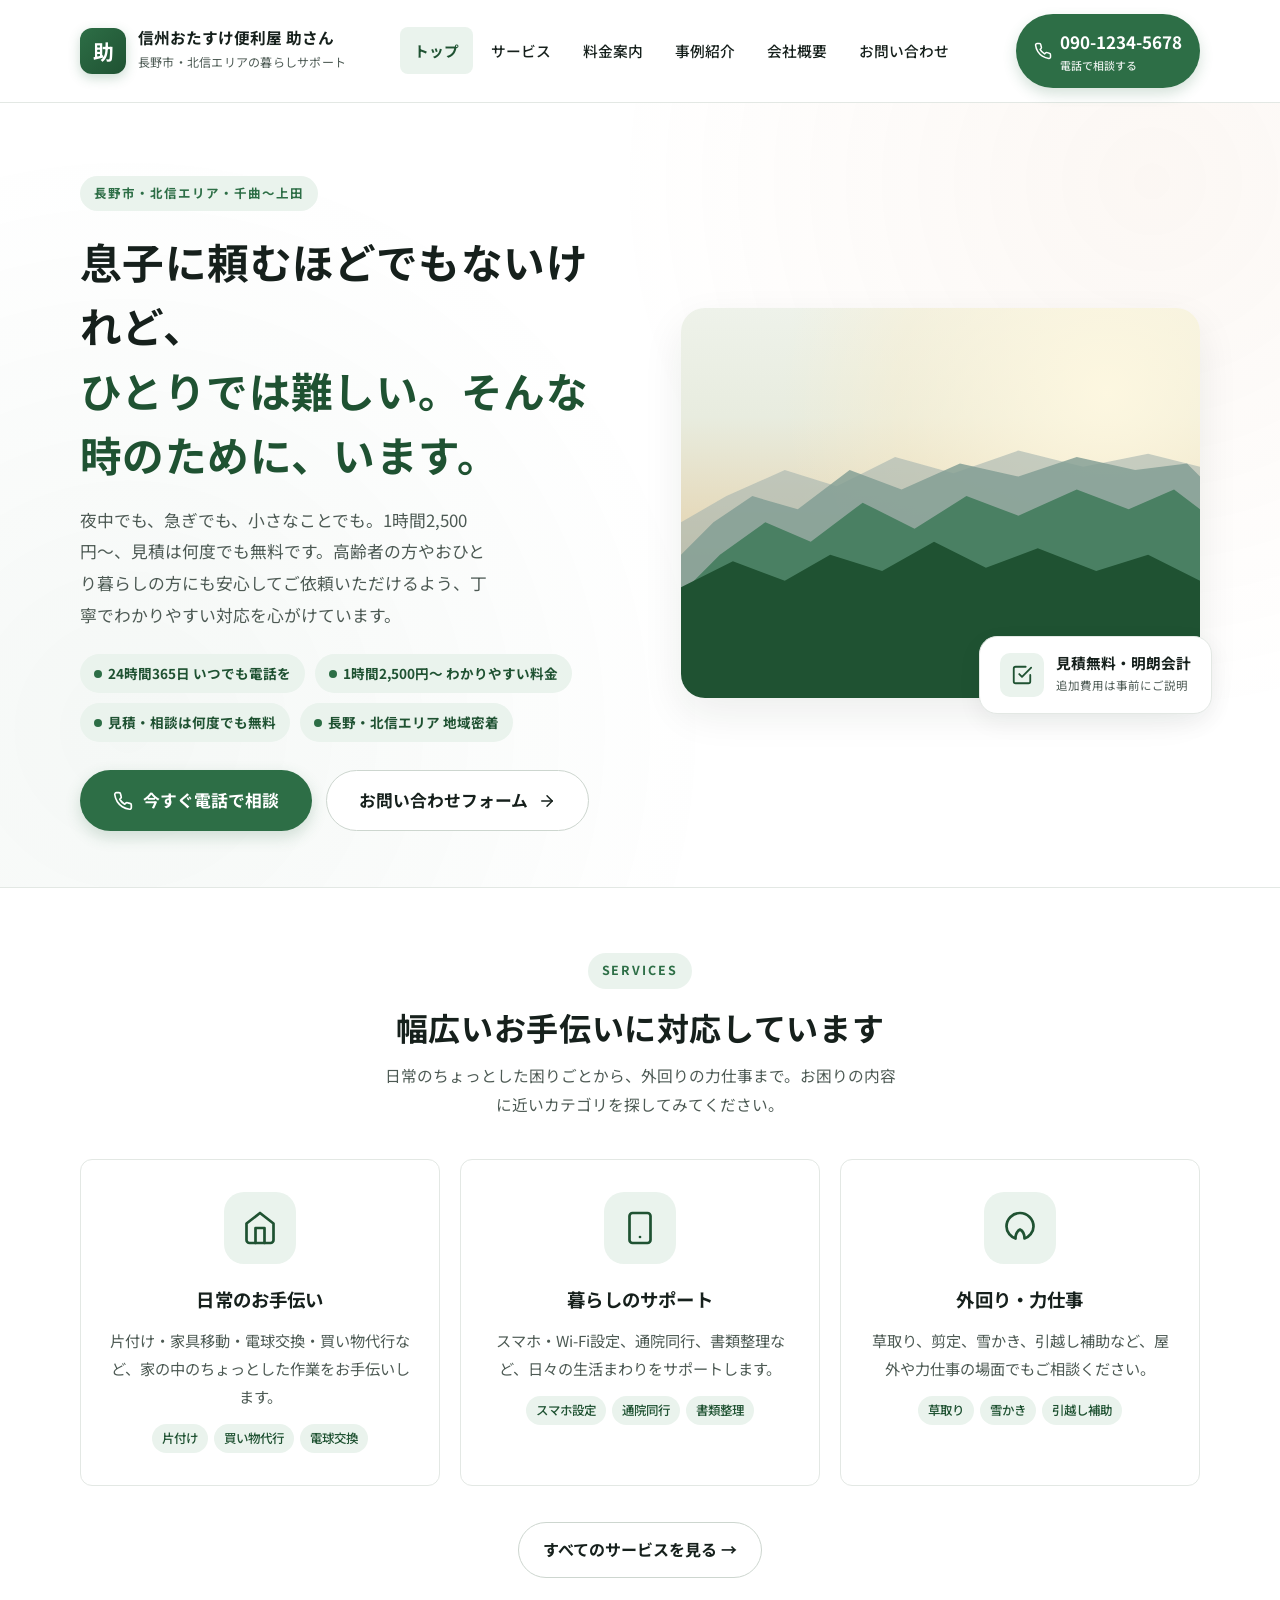
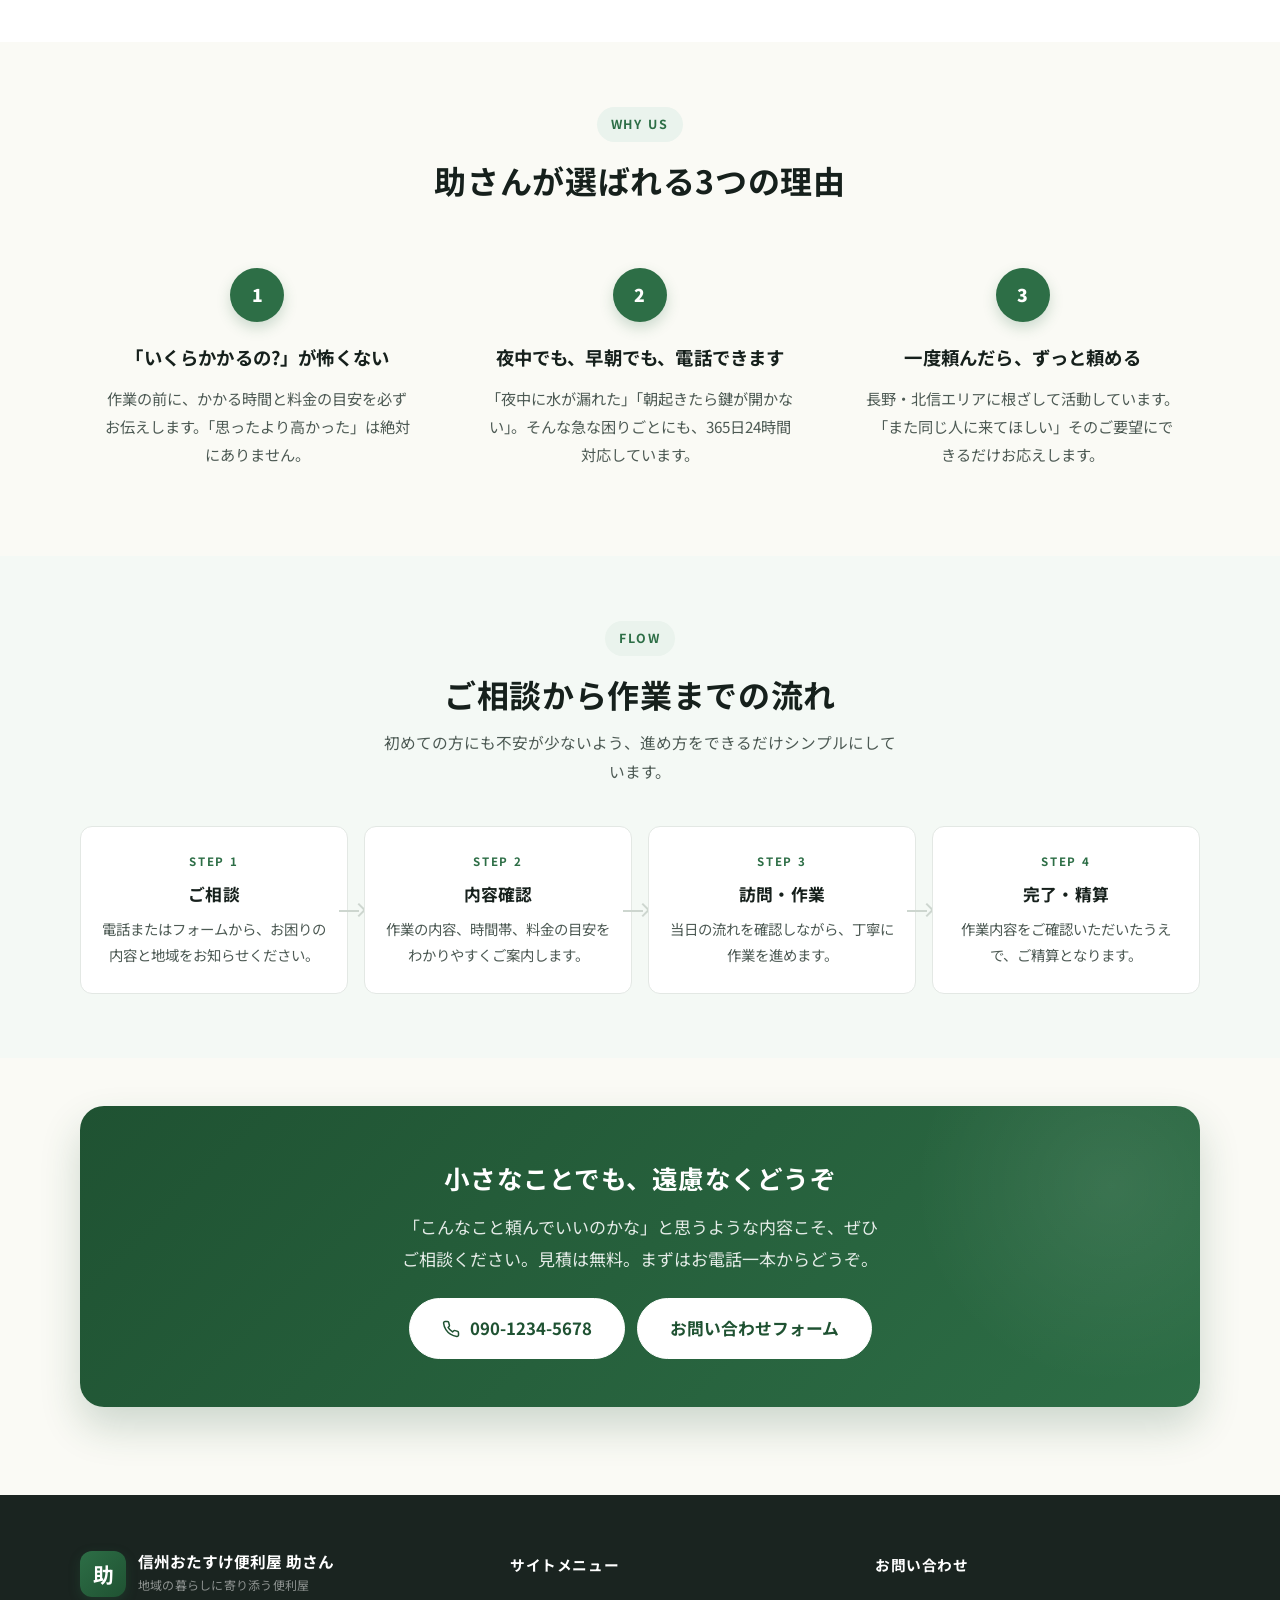
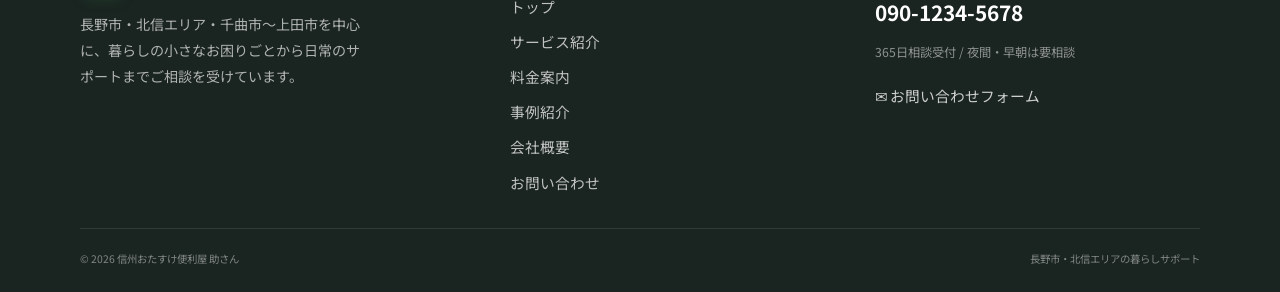
==== commit 76521537: "copy: 高齢者向けコピーへ全面改訂・料金テーブル整理" ====
--- a/site/index.html
+++ b/site/index.html
@@ -46,13 +46,13 @@
     <div class="wrap hero-grid">
       <div class="reveal">
         <span class="kicker">長野市・北信エリア・千曲〜上田</span>
-        <h1>暮らしの「困った」に、<br><span class="accent-text">となりの感覚で駆けつけます。</span></h1>
-        <p class="lead">片付け、買い物同行、外回りの作業まで。地域密着の便利屋として、高齢者の方やおひとり暮らしの方にも頼みやすい、丁寧でわかりやすい対応を心がけています。</p>
+        <h1>息子に頼むほどでもないけれど、<br><span class="accent-text">ひとりでは難しい。そんな時のために、います。</span></h1>
+        <p class="lead">夜中でも、急ぎでも、小さなことでも。1時間2,500円〜、見積は何度でも無料です。高齢者の方やおひとり暮らしの方にも安心してご依頼いただけるよう、丁寧でわかりやすい対応を心がけています。</p>
         <div class="hero-badges">
-          <span>見積無料</span>
-          <span>明朗会計</span>
-          <span>365日相談受付</span>
-          <span>地域密着</span>
+          <span>24時間365日 いつでも電話を</span>
+          <span>1時間2,500円〜 わかりやすい料金</span>
+          <span>見積・相談は何度でも無料</span>
+          <span>長野・北信エリア 地域密着</span>
         </div>
         <div class="hero-actions">
           <a class="btn btn-primary btn-lg" href="tel:09012345678">
@@ -130,18 +130,18 @@
       <div class="reason-grid">
         <div class="reason-card reveal">
           <div class="reason-num">1</div>
-          <h3>わかりやすい説明</h3>
-          <p>専門用語はできるだけ使わず、作業内容と料金の考え方を丁寧にお伝えします。</p>
+          <h3>「いくらかかるの?」が怖くない</h3>
+          <p>作業の前に、かかる時間と料金の目安を必ずお伝えします。「思ったより高かった」は絶対にありません。</p>
         </div>
         <div class="reason-card reveal">
           <div class="reason-num">2</div>
-          <h3>明朗会計・見積無料</h3>
-          <p>作業前に料金の目安を必ずご案内。追加費用が発生する場合も、事前に必ずご説明します。</p>
+          <h3>夜中でも、早朝でも、電話できます</h3>
+          <p>「夜中に水が漏れた」「朝起きたら鍵が開かない」。そんな急な困りごとにも、365日24時間対応しています。</p>
         </div>
         <div class="reason-card reveal">
           <div class="reason-num">3</div>
-          <h3>地域密着で継続相談</h3>
-          <p>長野市・北信エリアを中心に、末永く頼れる存在でありたいと考えています。</p>
+          <h3>一度頼んだら、ずっと頼める</h3>
+          <p>長野・北信エリアに根ざして活動しています。「また同じ人に来てほしい」そのご要望にできるだけお応えします。</p>
         </div>
       </div>
     </div>
@@ -184,8 +184,8 @@
   <section class="section-sm">
     <div class="wrap">
       <div class="cta-band reveal">
-        <h2>まずはお気軽にご相談ください</h2>
-        <p>見積は無料です。急ぎかどうか、どの地域か、どんな内容かをお伝えいただければ、目安をできるだけわかりやすくご案内します。</p>
+        <h2>小さなことでも、遠慮なくどうぞ</h2>
+        <p>「こんなこと頼んでいいのかな」と思うような内容こそ、ぜひご相談ください。見積は無料。まずはお電話一本からどうぞ。</p>
         <div class="actions">
           <a class="btn btn-outline btn-lg" href="tel:09012345678">
             <svg width="18" height="18" viewBox="0 0 24 24" fill="none" stroke="currentColor" stroke-width="2" stroke-linecap="round" stroke-linejoin="round"><path d="M22 16.92v3a2 2 0 0 1-2.18 2 19.79 19.79 0 0 1-8.63-3.07 19.5 19.5 0 0 1-6-6 19.79 19.79 0 0 1-3.07-8.67A2 2 0 0 1 4.11 2h3a2 2 0 0 1 2 1.72 12.84 12.84 0 0 0 .7 2.81 2 2 0 0 1-.45 2.11L8.09 9.91a16 16 0 0 0 6 6l1.27-1.27a2 2 0 0 1 2.11-.45 12.84 12.84 0 0 0 2.81.7A2 2 0 0 1 22 16.92z"/></svg>
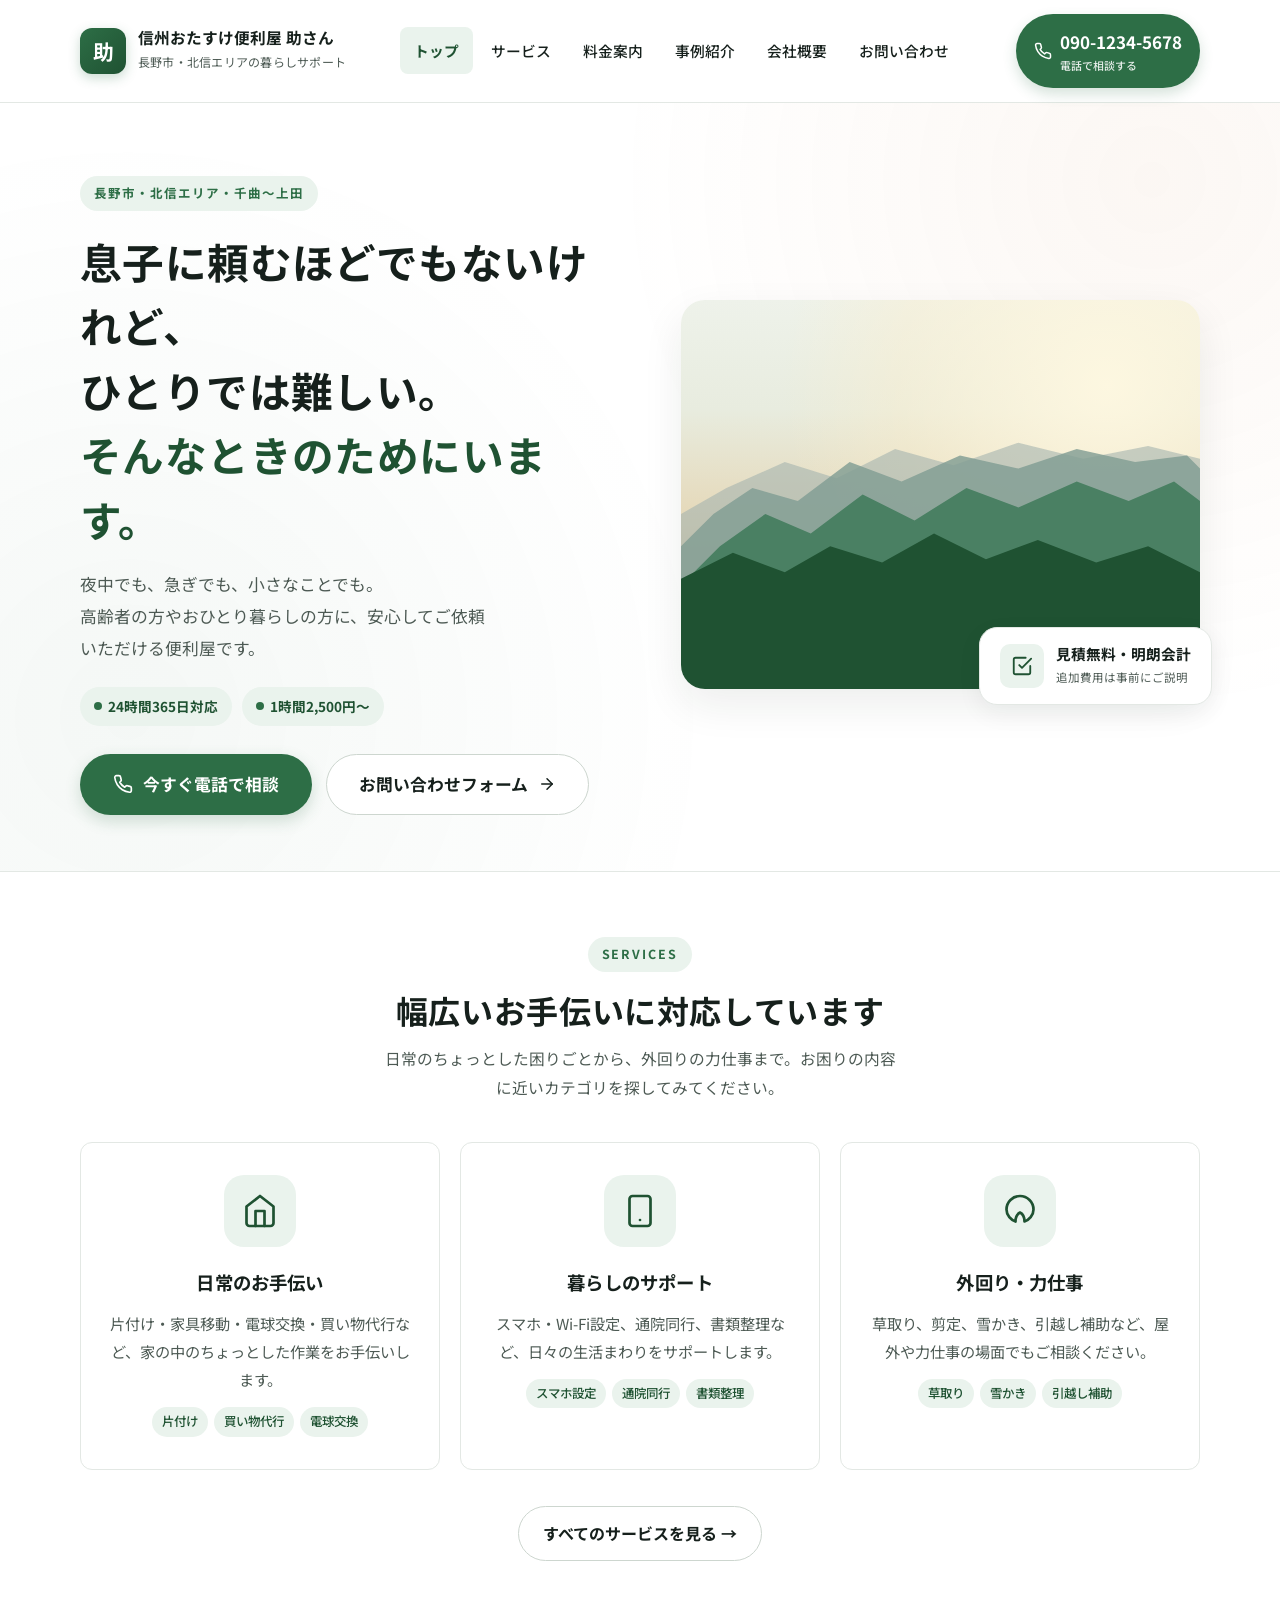
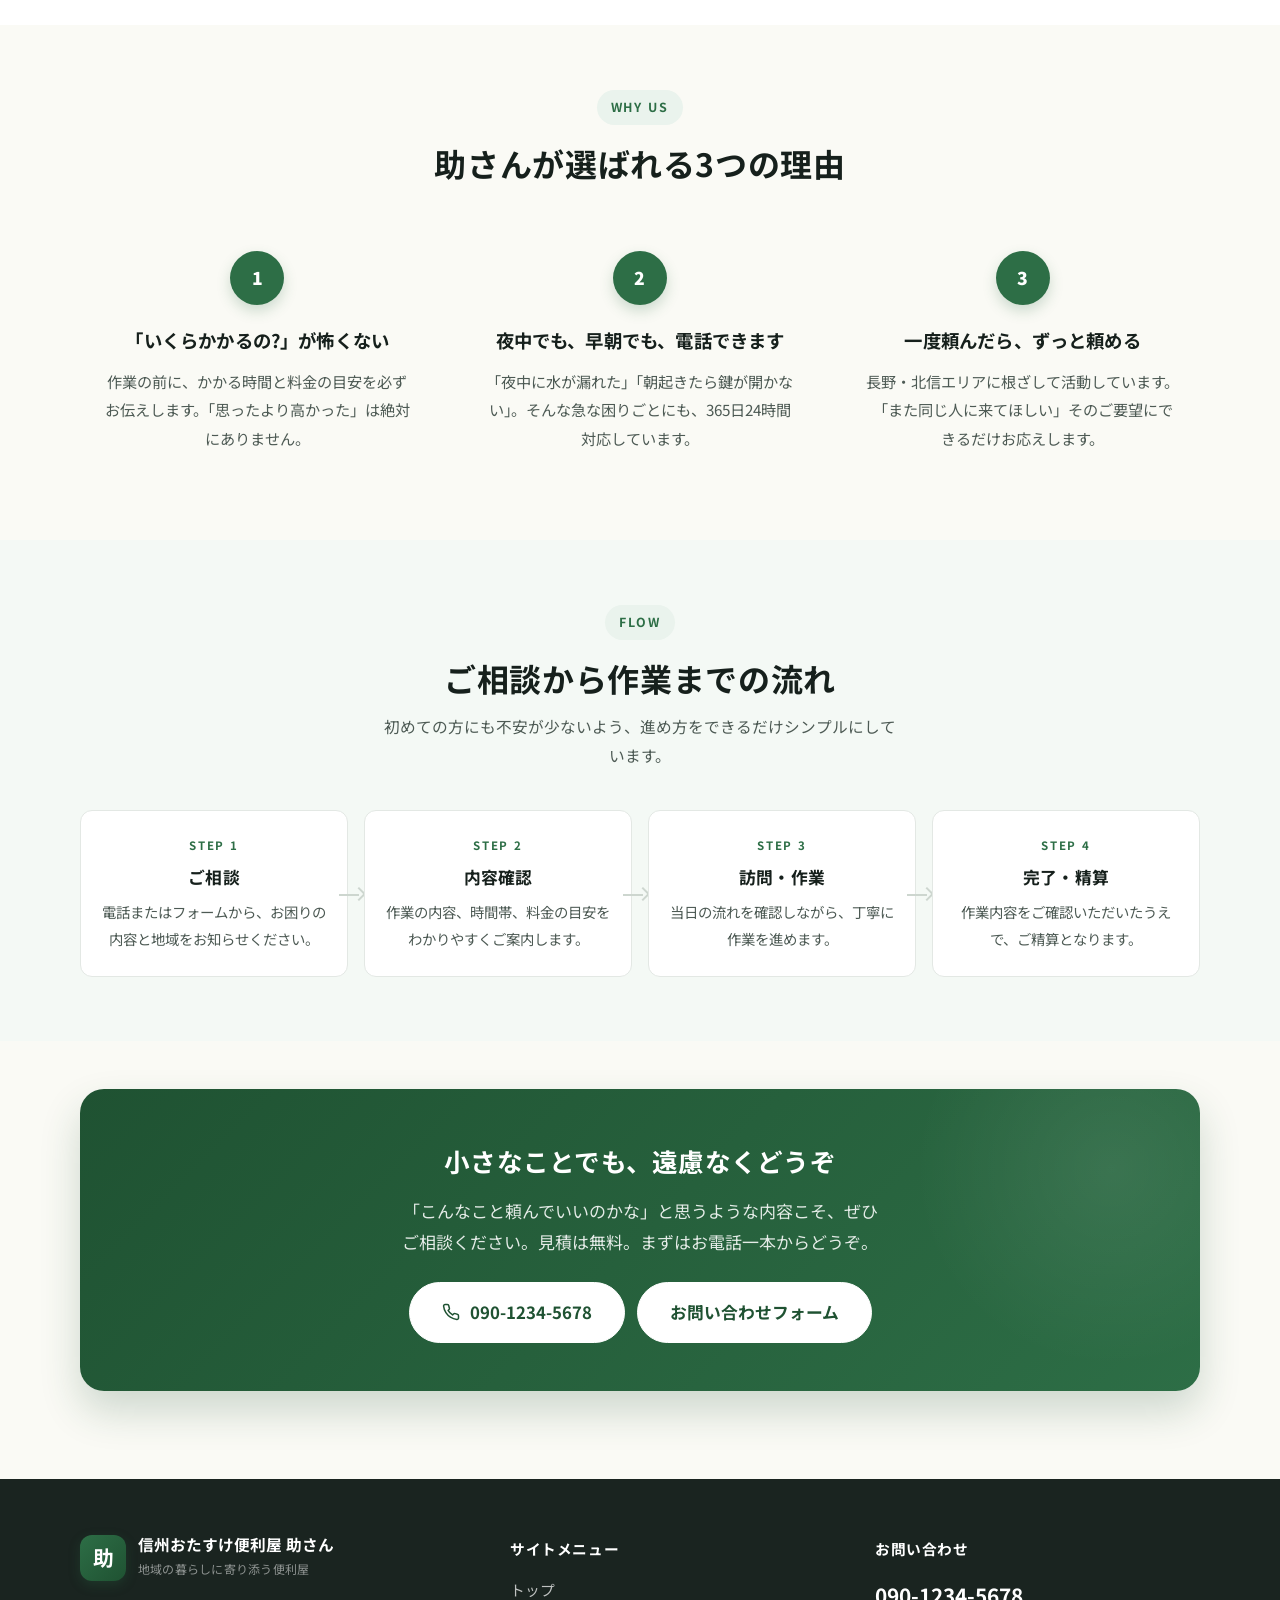
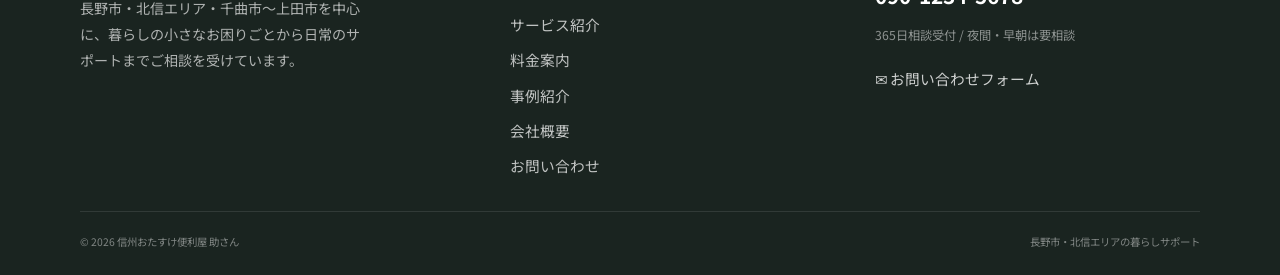
==== commit 32ab599f: "copy: ヒーローコピーをすっきり整理" ====
--- a/site/index.html
+++ b/site/index.html
@@ -46,13 +46,11 @@
     <div class="wrap hero-grid">
       <div class="reveal">
         <span class="kicker">長野市・北信エリア・千曲〜上田</span>
-        <h1>息子に頼むほどでもないけれど、<br><span class="accent-text">ひとりでは難しい。そんな時のために、います。</span></h1>
-        <p class="lead">夜中でも、急ぎでも、小さなことでも。1時間2,500円〜、見積は何度でも無料です。高齢者の方やおひとり暮らしの方にも安心してご依頼いただけるよう、丁寧でわかりやすい対応を心がけています。</p>
+        <h1>息子に頼むほどでもないけれど、<br>ひとりでは難しい。<br><span class="accent-text">そんなときのためにいます。</span></h1>
+        <p class="lead">夜中でも、急ぎでも、小さなことでも。<br>高齢者の方やおひとり暮らしの方に、安心してご依頼いただける便利屋です。</p>
         <div class="hero-badges">
-          <span>24時間365日 いつでも電話を</span>
-          <span>1時間2,500円〜 わかりやすい料金</span>
-          <span>見積・相談は何度でも無料</span>
-          <span>長野・北信エリア 地域密着</span>
+          <span>24時間365日対応</span>
+          <span>1時間2,500円〜</span>
         </div>
         <div class="hero-actions">
           <a class="btn btn-primary btn-lg" href="tel:09012345678">
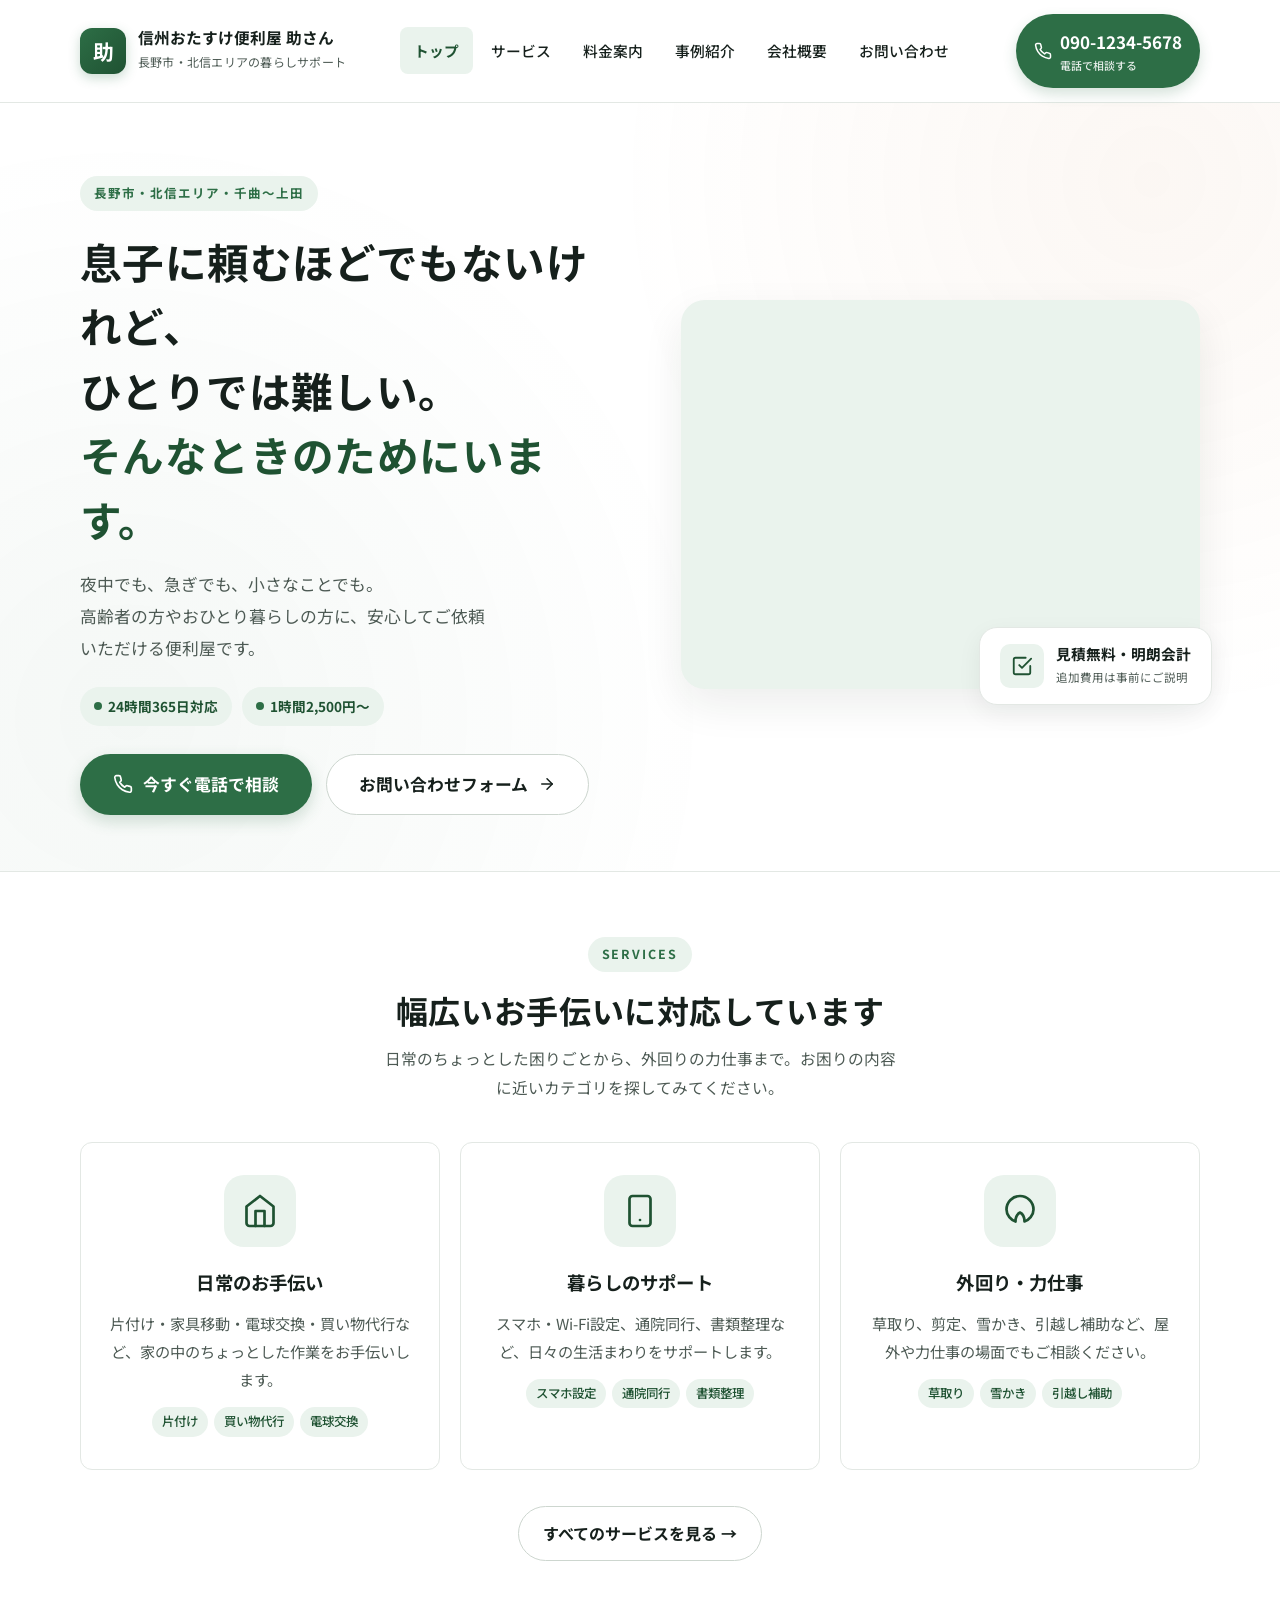
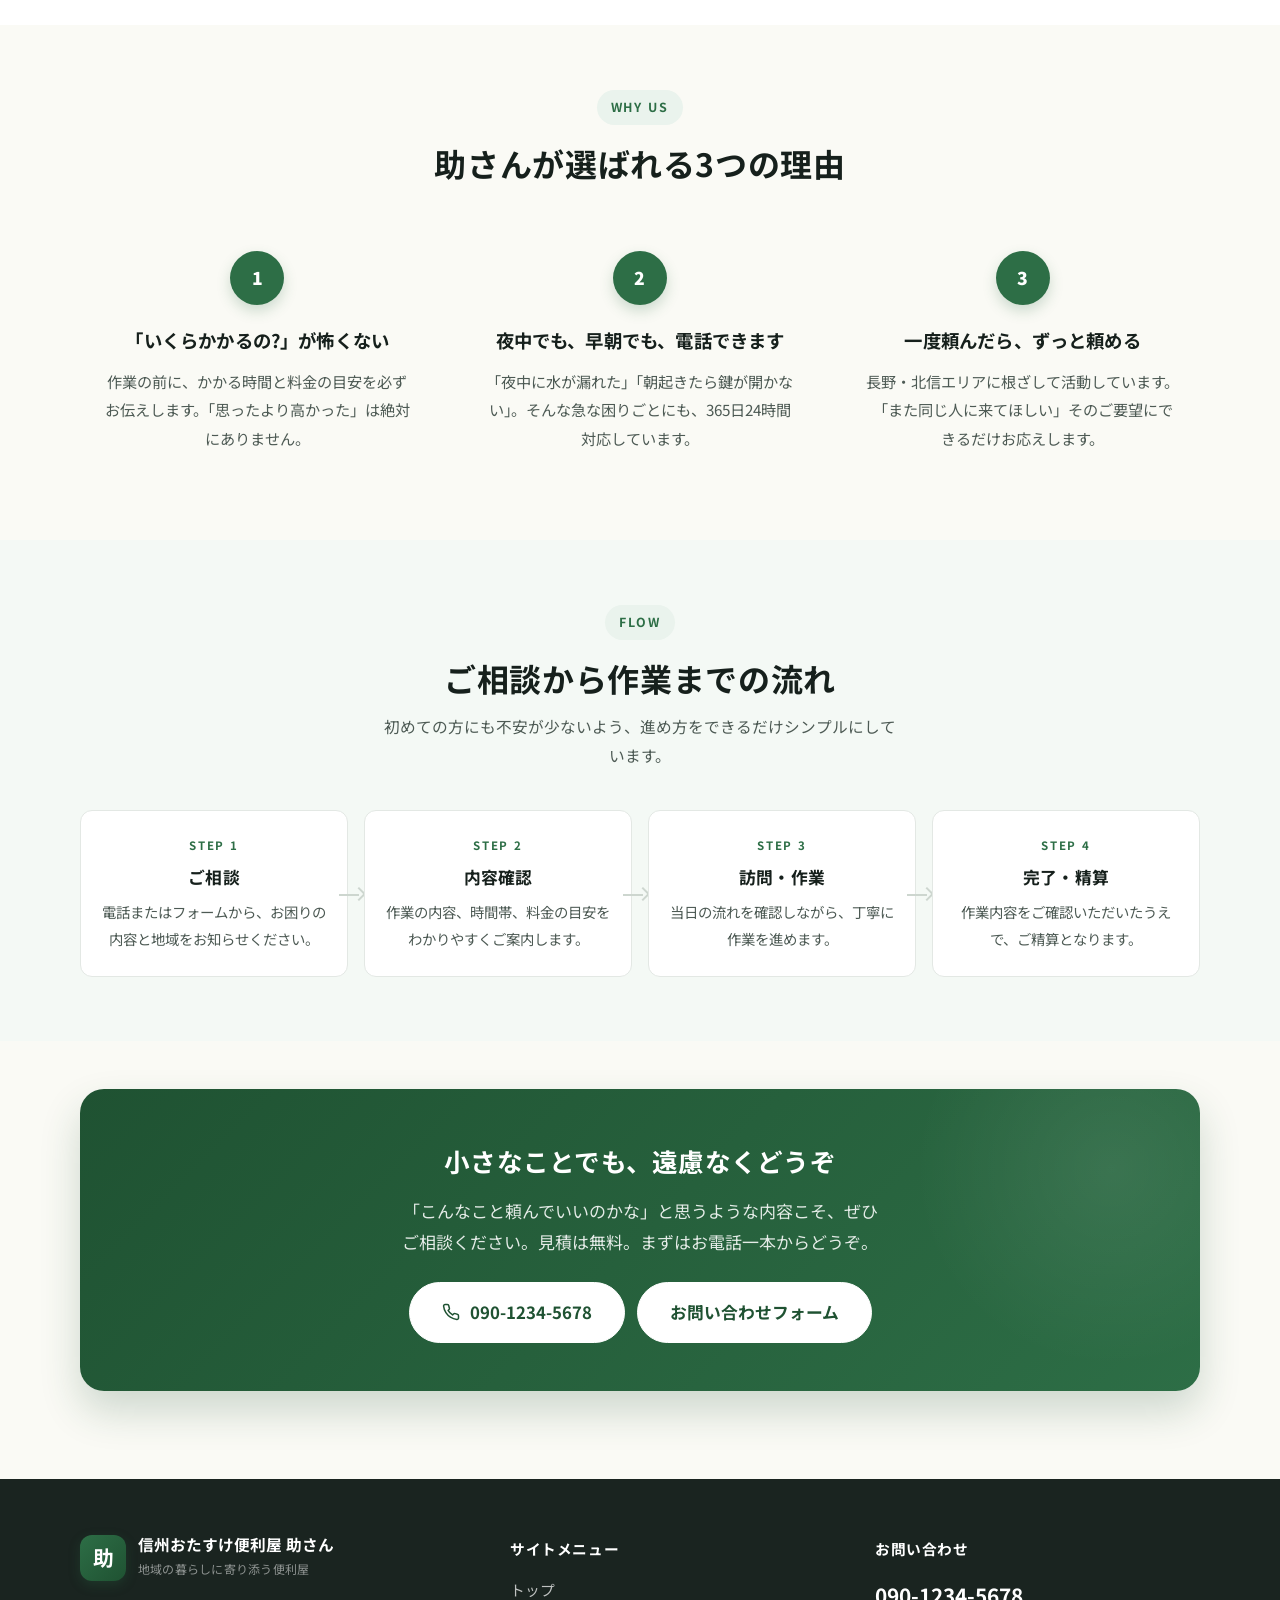
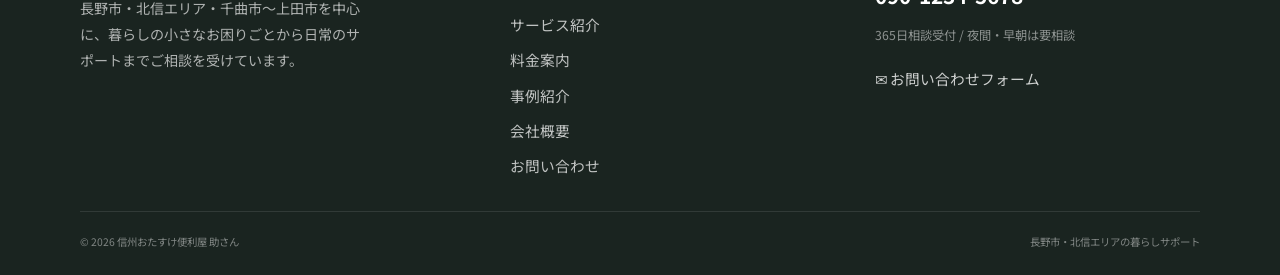
==== commit 403aff9e: "feat: ヒーロー画像を実写に差し替え" ====
--- a/site/index.html
+++ b/site/index.html
@@ -64,7 +64,18 @@
         </div>
       </div>
       <div class="hero-visual reveal">
-        <div class="hero-photo ph-hero" role="img" aria-label="信州の風景(写真差し替え予定)"></div>
+        <div class="hero-photo">
+          <picture>
+            <source media="(max-width: 640px)"
+                    srcset="assets/images/takai-benri-hero-mobile.jpg"
+                    type="image/jpeg">
+            <img src="assets/images/takai-benri-hero.jpg"
+                 alt="信州の里山風景"
+                 width="1400" height="1050"
+                 loading="eager"
+                 decoding="async">
+          </picture>
+        </div>
         <div class="hero-stamp">
           <div class="hero-stamp-icon">
             <svg width="22" height="22" viewBox="0 0 24 24" fill="none" stroke="currentColor" stroke-width="2" stroke-linecap="round" stroke-linejoin="round"><path d="M9 11l3 3L22 4"/><path d="M21 12v7a2 2 0 0 1-2 2H5a2 2 0 0 1-2-2V5a2 2 0 0 1 2-2h11"/></svg>
--- a/site/assets/css/style.css
+++ b/site/assets/css/style.css
@@ -369,10 +369,18 @@
   box-shadow: var(--shadow-lg);
   background: var(--brand-soft);
 }
+.hero-photo picture {
+  display: block;
+  width: 100%;
+  height: 100%;
+}
+
 .hero-photo img {
   width: 100%;
   height: 100%;
   object-fit: cover;
+  object-position: 58% center;
+  border-radius: var(--radius-xl);
 }
 .hero-stamp {
   position: absolute;
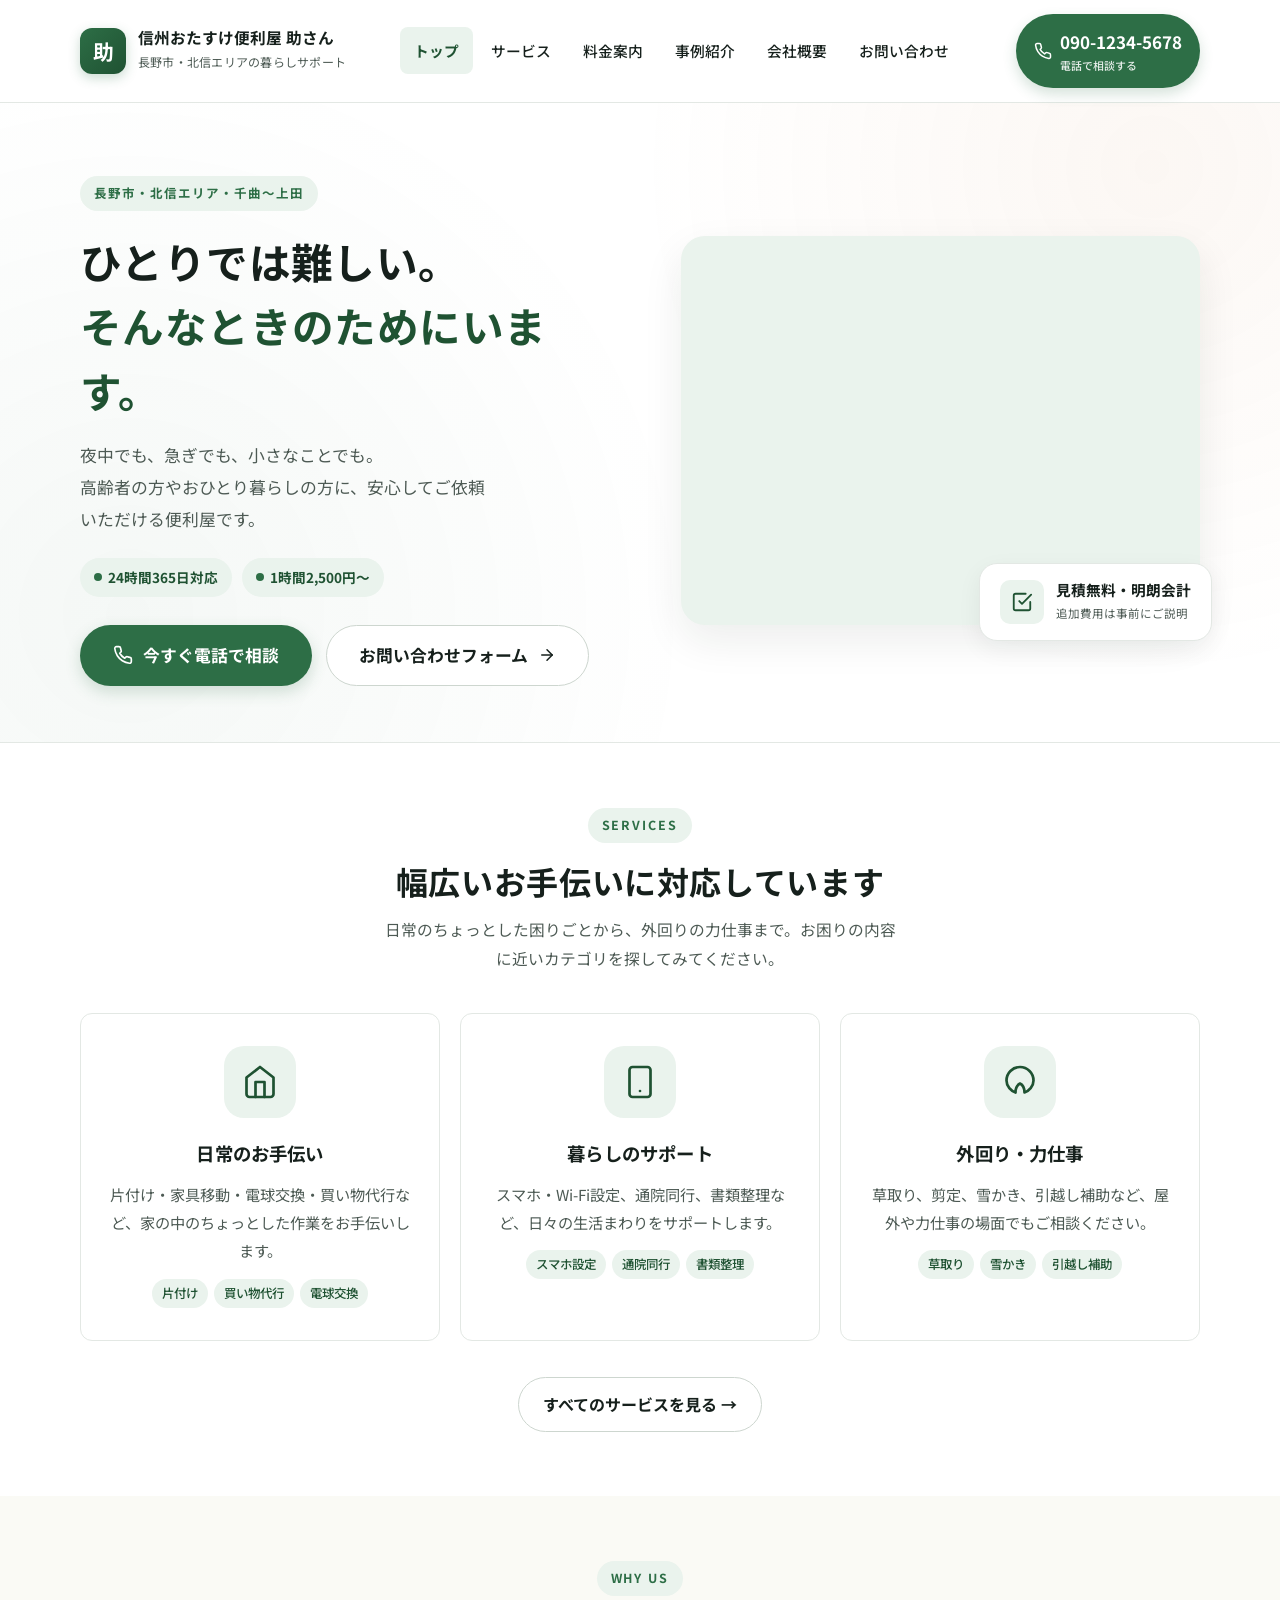
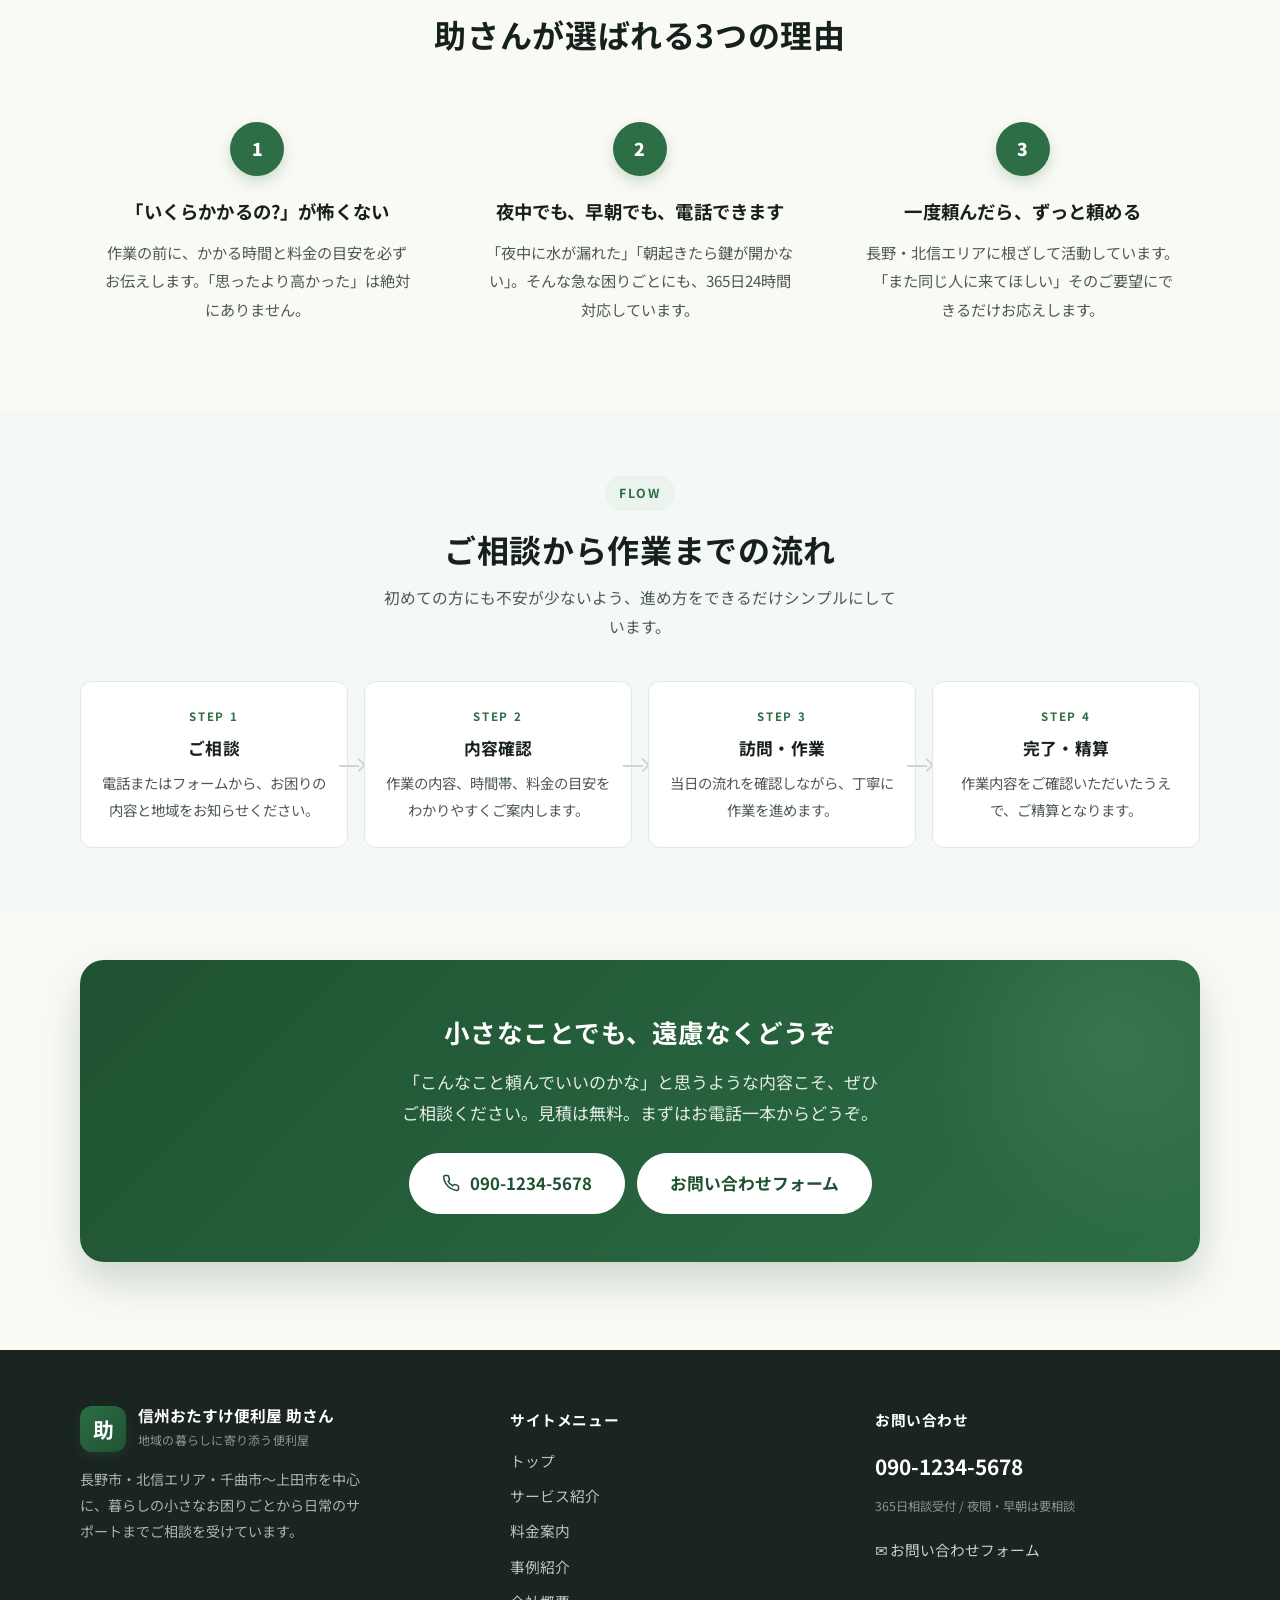
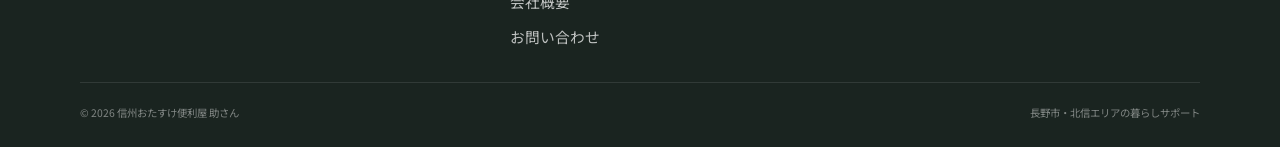
==== commit 739f06e6: "copy: ヒーローh1を2行に短縮" ====
--- a/site/index.html
+++ b/site/index.html
@@ -46,7 +46,7 @@
     <div class="wrap hero-grid">
       <div class="reveal">
         <span class="kicker">長野市・北信エリア・千曲〜上田</span>
-        <h1>息子に頼むほどでもないけれど、<br>ひとりでは難しい。<br><span class="accent-text">そんなときのためにいます。</span></h1>
+        <h1>ひとりでは難しい。<br><span class="accent-text">そんなときのためにいます。</span></h1>
         <p class="lead">夜中でも、急ぎでも、小さなことでも。<br>高齢者の方やおひとり暮らしの方に、安心してご依頼いただける便利屋です。</p>
         <div class="hero-badges">
           <span>24時間365日対応</span>
@@ -69,6 +69,8 @@
             <source media="(max-width: 640px)"
                     srcset="assets/images/takai-benri-hero-mobile.jpg"
                     type="image/jpeg">
+            <source srcset="assets/images/takai-benri-hero.webp"
+                    type="image/webp">
             <img src="assets/images/takai-benri-hero.jpg"
                  alt="信州の里山風景"
                  width="1400" height="1050"
--- a/site/assets/css/style.css
+++ b/site/assets/css/style.css
@@ -1014,11 +1014,23 @@
   border: 1px solid var(--line);
   border-radius: var(--radius-lg);
   padding: 36px;
+  width: 100%;
+  box-sizing: border-box;
+  overflow: hidden;
 }
 .form-grid {
   display: grid;
   grid-template-columns: repeat(2, 1fr);
   gap: 20px;
+  width: 100%;
+  box-sizing: border-box;
+}
+.form-grid .field input,
+.form-grid .field select,
+.form-grid .field textarea {
+  width: 100%;
+  max-width: 100%;
+  box-sizing: border-box;
 }
 .field { display: grid; gap: 8px; }
 .field.full { grid-column: 1 / -1; }
@@ -1296,3 +1308,9 @@
   .sticky-bar { display: flex; }
   .page-bottom-pad { padding-bottom: 96px; }
 }
+
+@media (max-width: 640px) {
+  .hero-photo img {
+    object-position: 62% center;
+  }
+}
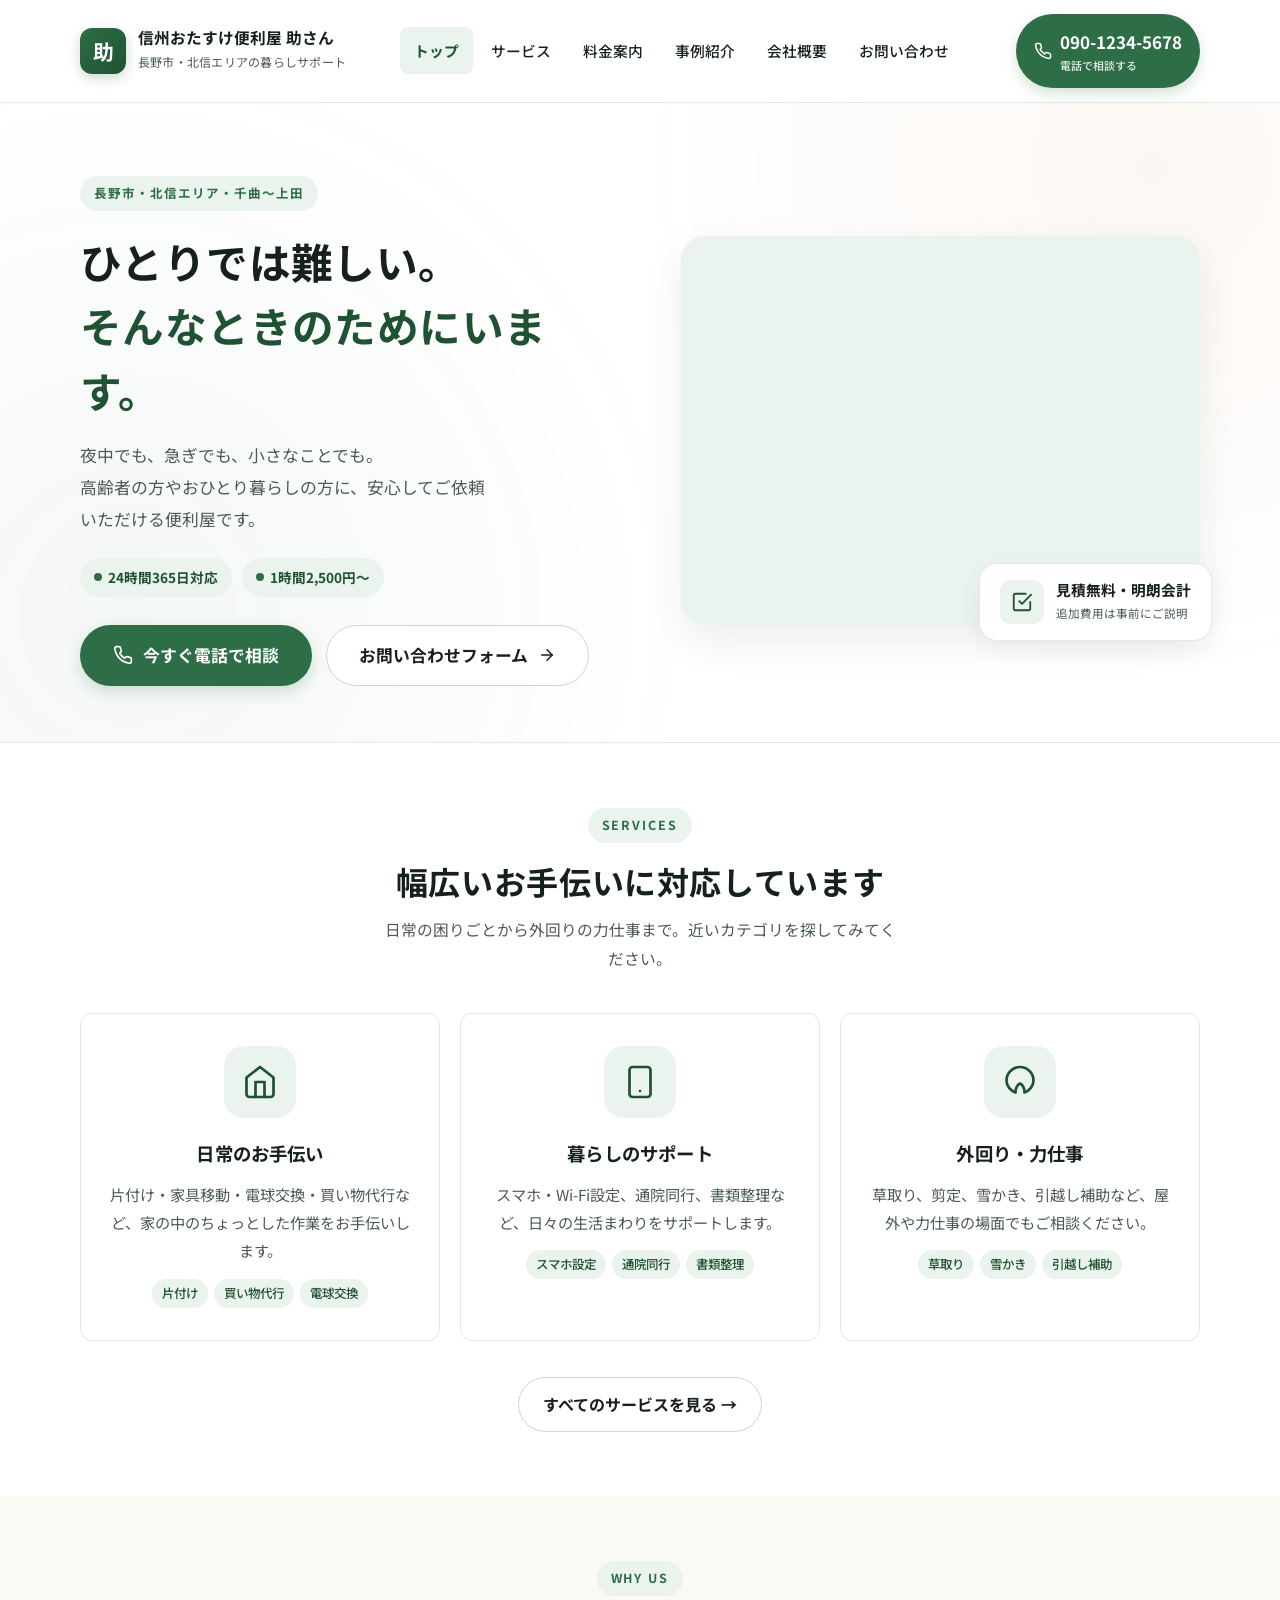
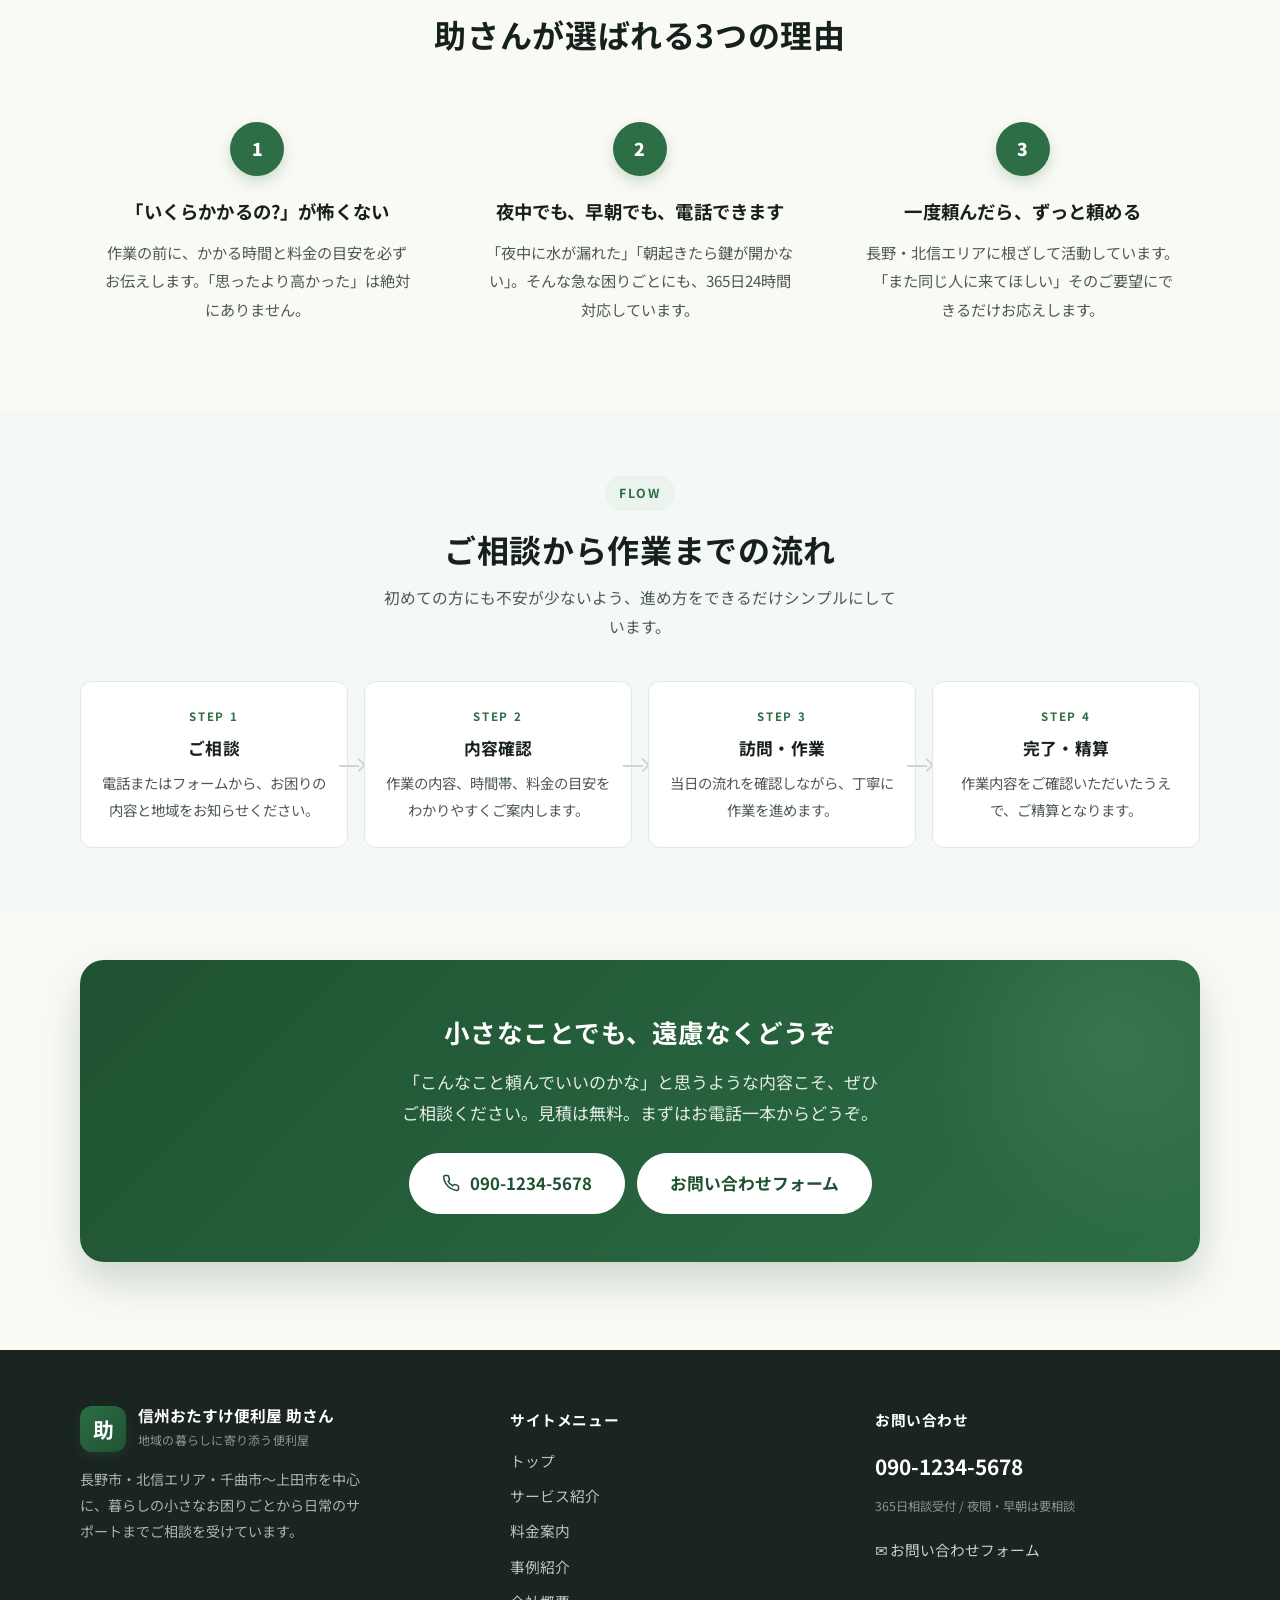
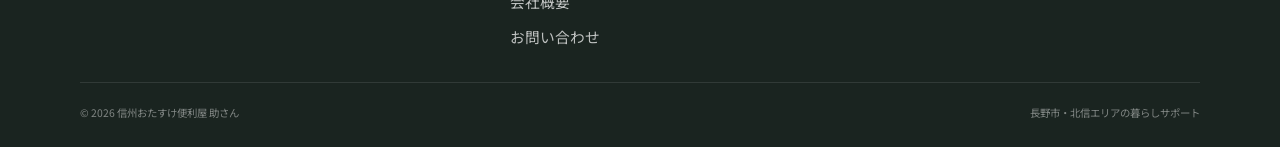
==== commit e12830f7: "fix: モバイルのセクション見出し・説明文の改行問題を修正" ====
--- a/site/index.html
+++ b/site/index.html
@@ -97,7 +97,7 @@
       <div class="section-title">
         <span class="kicker">SERVICES</span>
         <h2>幅広いお手伝いに対応しています</h2>
-        <p>日常のちょっとした困りごとから、外回りの力仕事まで。お困りの内容に近いカテゴリを探してみてください。</p>
+        <p>日常の困りごとから外回りの力仕事まで。近いカテゴリを探してみてください。</p>
       </div>
       <div class="grid-3">
         <article class="svc-card reveal">
--- a/site/assets/css/style.css
+++ b/site/assets/css/style.css
@@ -1313,4 +1313,17 @@
   .hero-photo img {
     object-position: 62% center;
   }
-}
+  .hero h1 {
+    font-size: 1.45rem;
+  }
+  .section-title h2 {
+    font-size: 1.2rem;
+    word-break: keep-all;
+    overflow-wrap: break-word;
+  }
+  .section-title p {
+    font-size: 0.88rem;
+    text-align: left;
+    max-width: 100%;
+  }
+}
